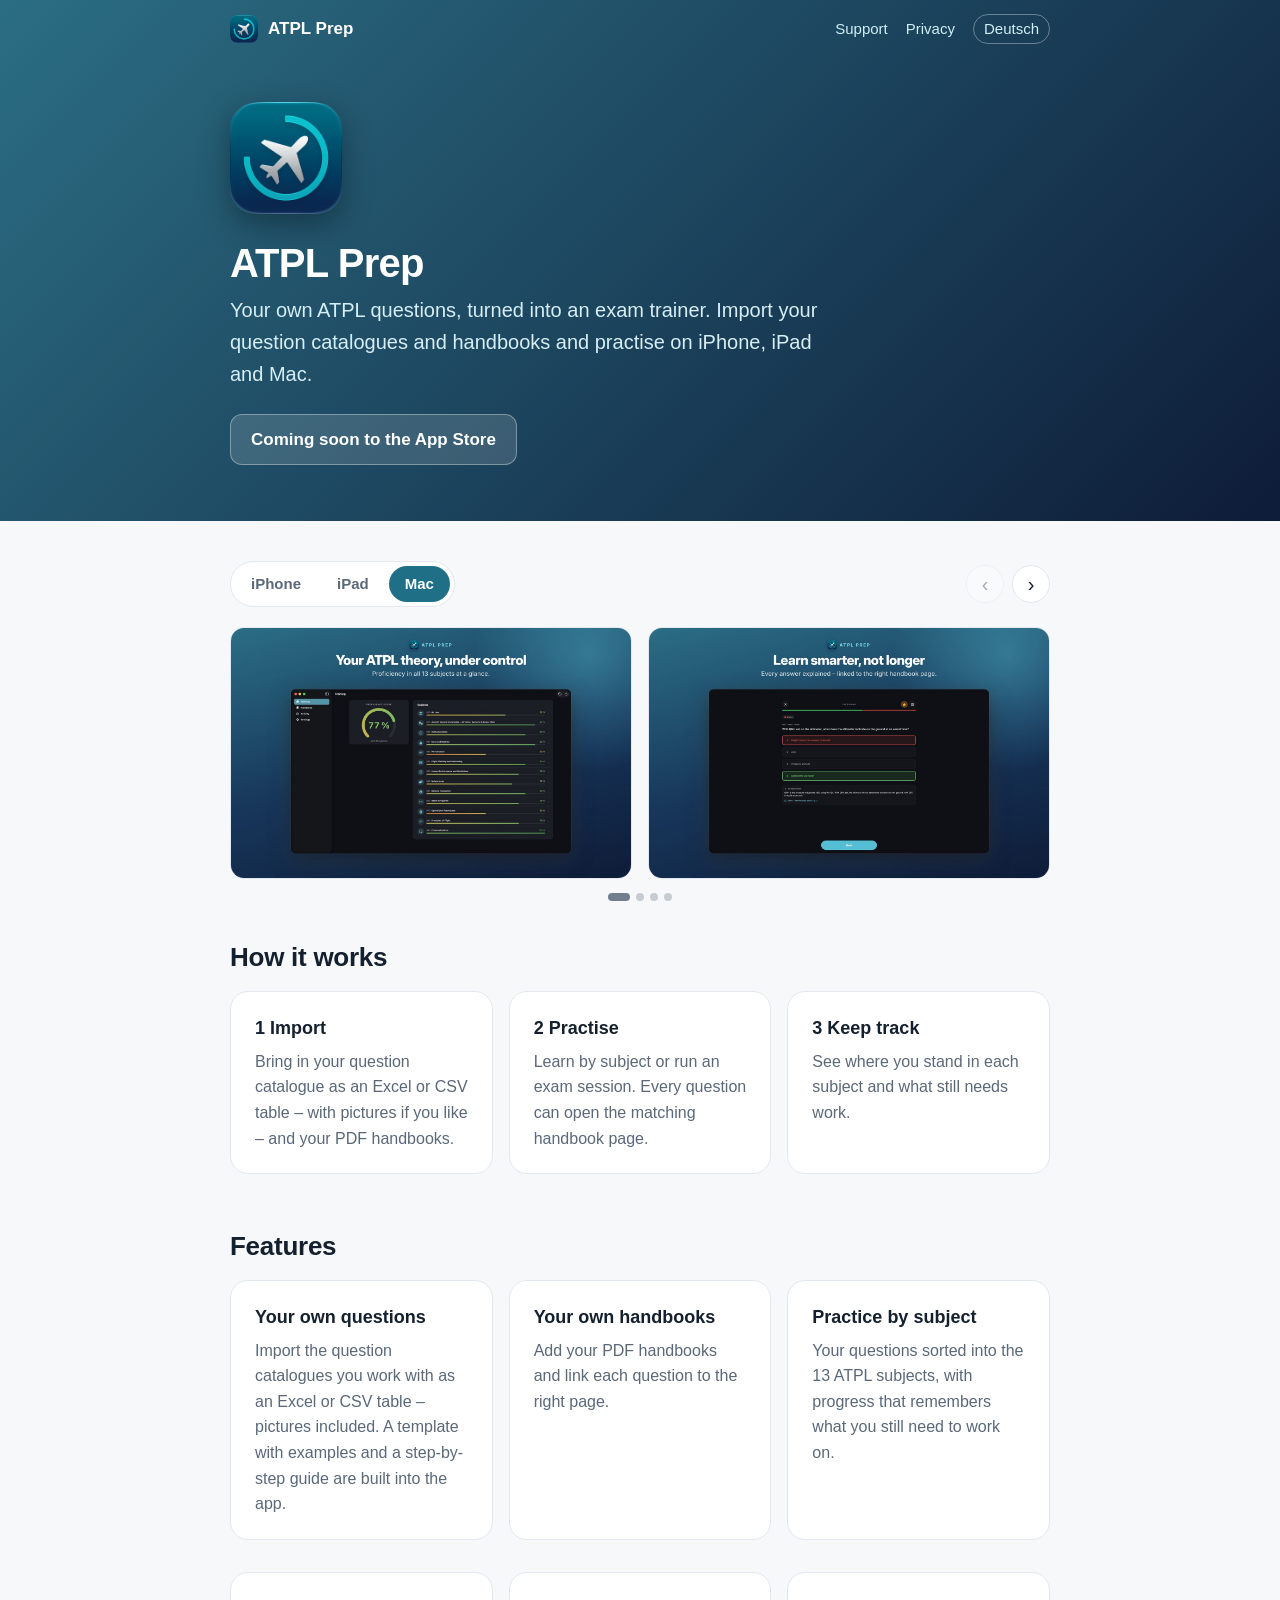
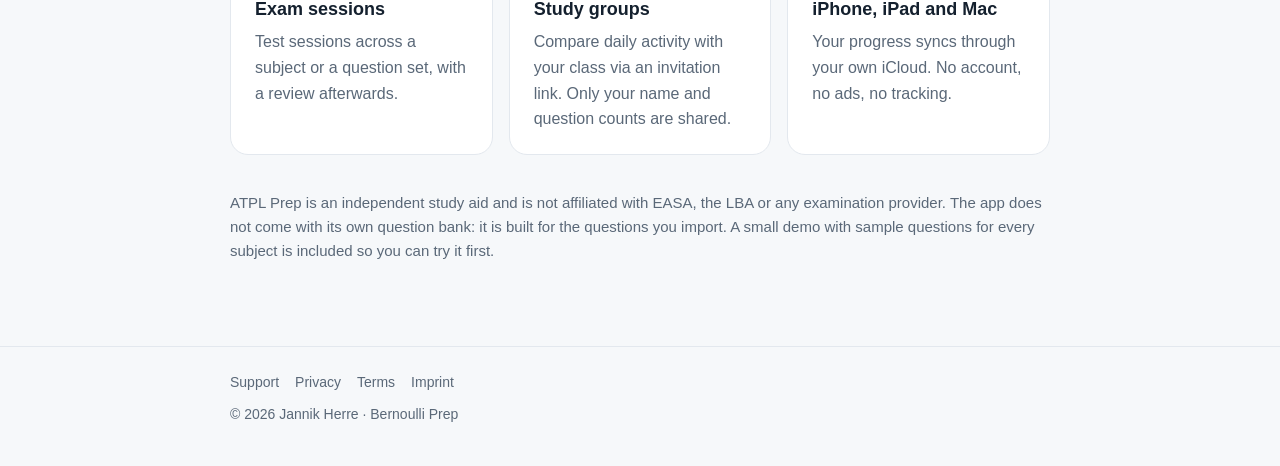
==== atpl-prep/index.html @ ccd20239 "Add files via upload" ====
<!doctype html>
<html lang="en">
<head>
<meta charset="utf-8">
<meta name="viewport" content="width=device-width, initial-scale=1">
<title>ATPL Prep – Exam Trainer</title>
<meta name="description" content="Exam trainer for your own ATPL questions on iPhone, iPad and Mac.">
<link rel="icon" type="image/png" href="../assets/atpl-prep-32.png">
<link rel="apple-touch-icon" href="../assets/icon-180.png">
<link rel="alternate" hreflang="de" href="de.html">
<link rel="stylesheet" href="../assets/style.css">
</head>
<body>
<header class="top"><div class="wrap"><nav><a class="brand" href="index.html"><img src="../assets/icon-180.png" alt="">ATPL Prep</a><a href="support.html">Support</a><a href="privacy.html">Privacy</a><a class="lang" href="de.html" hreflang="de">Deutsch</a></nav><section class="hero"><img class="icon" src="../assets/icon-512.png" alt=""><h1>ATPL Prep</h1><p>Your own ATPL questions, turned into an exam trainer. Import your question catalogues and handbooks and practise on iPhone, iPad and Mac.</p><span class="btn soon">Coming soon to the App Store</span></section></div></header>
<main><div class="wrap">
<div class="gallery"><div class="gbar"><div class="seg" role="tablist" aria-label="Screenshots"><button type="button" role="tab" data-d="iphone" aria-selected="true">iPhone</button><button type="button" role="tab" data-d="ipad" aria-selected="false">iPad</button><button type="button" role="tab" data-d="mac" aria-selected="false">Mac</button></div><div class="arrows"><button type="button" class="prev" aria-label="Previous">‹</button><button type="button" class="next" aria-label="Next">›</button></div></div><div class="shots" data-d="iphone"><img src="../assets/01-training.jpg" width="600" height="1304" alt="" loading="lazy"><img src="../assets/02-question.jpg" width="600" height="1304" alt="" loading="lazy"><img src="../assets/08-guide.jpg" width="600" height="1304" alt="" loading="lazy"><img src="../assets/06-handbook.jpg" width="600" height="1304" alt="" loading="lazy"><img src="../assets/04-ranking.jpg" width="600" height="1304" alt="" loading="lazy"></div><div class="shots" data-d="ipad" hidden><img src="../assets/ipad-01-training.jpg" width="1227" height="920" alt="" loading="lazy"><img src="../assets/ipad-02-question.jpg" width="1227" height="920" alt="" loading="lazy"><img src="../assets/ipad-03-activity.jpg" width="1227" height="920" alt="" loading="lazy"><img src="../assets/ipad-04-handbook.jpg" width="1227" height="920" alt="" loading="lazy"></div><div class="shots" data-d="mac" hidden><img src="../assets/mac-01-training.jpg" width="1472" height="920" alt="" loading="lazy"><img src="../assets/mac-02-question.jpg" width="1472" height="920" alt="" loading="lazy"><img src="../assets/mac-05-session.jpg" width="1472" height="920" alt="" loading="lazy"><img src="../assets/mac-03-activity.jpg" width="1472" height="920" alt="" loading="lazy"><img src="../assets/mac-04-handbook.jpg" width="1472" height="920" alt="" loading="lazy"></div></div><h2>How it works</h2><div class="grid"><div class="card"><h3>1  Import</h3><p>Bring in your question catalogue as an Excel or CSV table – with pictures if you like – and your PDF handbooks.</p></div><div class="card"><h3>2  Practise</h3><p>Learn by subject or run an exam session. Every question can open the matching handbook page.</p></div><div class="card"><h3>3  Keep track</h3><p>See where you stand in each subject and what still needs work.</p></div></div><h2>Features</h2><div class="grid"><div class="card"><h3>Your own questions</h3><p>Import the question catalogues you work with as an Excel or CSV table – pictures included. A template with examples and a step-by-step guide are built into the app.</p></div><div class="card"><h3>Your own handbooks</h3><p>Add your PDF handbooks and link each question to the right page.</p></div><div class="card"><h3>Practice by subject</h3><p>Your questions sorted into the 13 ATPL subjects, with progress that remembers what you still need to work on.</p></div><div class="card"><h3>Exam sessions</h3><p>Test sessions across a subject or a question set, with a review afterwards.</p></div><div class="card"><h3>Study groups</h3><p>Compare daily activity with your class via an invitation link. Only your name and question counts are shared.</p></div><div class="card"><h3>iPhone, iPad and Mac</h3><p>Your progress syncs through your own iCloud. No account, no ads, no tracking.</p></div></div><p style="color:var(--muted);font-size:15px;margin-top:20px">ATPL Prep is an independent study aid and is not affiliated with EASA, the LBA or any examination provider. The app does not come with its own question bank: it is built for the questions you import. A small demo with sample questions for every subject is included so you can try it first.</p>
</div></main>
<script>(function(){var g=document.querySelector('.gallery');if(!g)return;var prev=g.querySelector('.prev'),next=g.querySelector('.next'),dots=document.createElement('div');dots.className='dots';g.appendChild(dots);function cur(){return g.querySelector('.shots:not([hidden])')}function pos(s){var im=s.querySelectorAll('img'),f=im[0].offsetLeft,m=s.scrollWidth-s.clientWidth,r=[];for(var i=0;i<im.length;i++){var p=Math.min(im[i].offsetLeft-f,m);if(!r.length||p-r[r.length-1]>4)r.push(p)}return r}function at(s,p){var l=s.scrollLeft,a=0;p.forEach(function(x,i){if(Math.abs(x-l)<Math.abs(p[a]-l))a=i});return a}function upd(){var s=cur();if(!s)return;var p=pos(s),a=at(s,p),l=s.scrollLeft;Array.prototype.forEach.call(dots.children,function(b,i){b.setAttribute('aria-current',i===a)});if(prev){prev.disabled=l<4;next.disabled=l+s.clientWidth>=s.scrollWidth-4;prev.parentNode.style.visibility=p.length<2?'hidden':''}}function build(){var s=cur();if(!s)return;var p=pos(s);dots.innerHTML='';dots.style.visibility=p.length<2?'hidden':'';if(p.length>1)p.forEach(function(x,i){var b=document.createElement('button');b.type='button';b.setAttribute('aria-label',(i+1)+' / '+p.length);b.onclick=function(){s.scrollTo({left:x,behavior:'smooth'})};dots.appendChild(b)});upd()}function show(d){g.querySelectorAll('[role=tab]').forEach(function(b){b.setAttribute('aria-selected',b.dataset.d===d)});g.querySelectorAll('.shots').forEach(function(s){s.hidden=s.dataset.d!==d;if(!s.hidden)s.scrollLeft=0});build()}g.querySelectorAll('[role=tab]').forEach(function(b){b.onclick=function(){show(b.dataset.d)}});g.querySelectorAll('.shots').forEach(function(s){s.addEventListener('scroll',upd,{passive:true})});function step(dir){var s=cur(),p=pos(s),a=Math.max(0,Math.min(p.length-1,at(s,p)+dir));s.scrollTo({left:p[a],behavior:'smooth'})}if(prev){prev.onclick=function(){step(-1)};next.onclick=function(){step(1)}}window.addEventListener('resize',build);g.querySelectorAll('img').forEach(function(i){i.addEventListener('load',build)});window.addEventListener('load',build);var ua=navigator.userAgent,d='mac';if(/iPhone|iPod|Android.*Mobile/.test(ua))d='iphone';else if(/iPad|Android/.test(ua)||(/Macintosh/.test(ua)&&navigator.maxTouchPoints>1))d='ipad';show(d)})();</script>
<footer><div class="wrap"><div class="links"><a href="support.html">Support</a><a href="privacy.html">Privacy</a><a href="terms.html">Terms</a><a href="../imprint.html">Imprint</a></div><div style="margin-top:10px">© 2026 Jannik Herre · <a href="../index.html">Bernoulli Prep</a></div></div></footer>
</body>
</html>
---- assets/style.css ----
:root{--bg:#f6f8fa;--card:#fff;--text:#14202e;--muted:#5a6878;--line:#e3e8ee;--accent:#1F6F86;
--hero1:#2B6E84;--hero2:#0E1C38;--chip:#e8f4f7}
@media (prefers-color-scheme:dark){:root{--bg:#0b1422;--card:#111d2f;--text:#e7edf4;--muted:#9aa8b8;
--line:#22324a;--accent:#7FDCEB;--chip:#15293d}}
*{box-sizing:border-box}
h1,h2,h3,p{overflow-wrap:break-word;hyphens:auto;-webkit-hyphens:auto}
a[href^="mailto:"]{hyphens:none;-webkit-hyphens:none;white-space:nowrap}
html{-webkit-text-size-adjust:100%}
body{margin:0;background:var(--bg);color:var(--text);
font:17px/1.6 -apple-system,BlinkMacSystemFont,"SF Pro Text","Segoe UI",Roboto,Helvetica,Arial,sans-serif}
a{color:var(--accent);text-decoration:none}a:hover{text-decoration:underline}
.wrap{max-width:860px;margin:0 auto;padding:0 20px}
header.top{background:linear-gradient(135deg,var(--hero1),var(--hero2));color:#fff}
header.top nav{display:flex;align-items:center;gap:18px;padding:14px 0;flex-wrap:wrap}
header.top nav a{color:#cfeef5;font-size:15px}
header.top nav .brand{color:#fff;font-weight:700;font-size:17px;margin-right:auto;display:flex;align-items:center;gap:10px}
header.top nav .brand img{width:28px;height:28px;border-radius:7px}
.lang{border:1px solid rgba(255,255,255,.35);border-radius:999px;padding:2px 10px}
.hero{padding:44px 0 56px}
.hero .icon{width:112px;height:112px;border-radius:25px;box-shadow:0 10px 30px rgba(0,0,0,.35)}
.hero h1{font-size:40px;line-height:1.15;margin:18px 0 8px;letter-spacing:-.02em}
.hero p{font-size:20px;color:#d6eef4;margin:0;max-width:620px}
.btn{display:inline-block;margin-top:24px;background:#fff;color:#0E1C38;font-weight:600;padding:11px 20px;border-radius:12px}
.btn:hover{text-decoration:none;opacity:.9}
.btn.soon{background:rgba(255,255,255,.14);color:#fff;border:1px solid rgba(255,255,255,.35)}
main{padding:40px 0 20px}
h2{font-size:26px;letter-spacing:-.01em;margin:36px 0 12px}
.page h1{font-size:34px;letter-spacing:-.02em;margin:0 0 6px}
.page .sub{color:var(--muted);margin:0 0 28px}
.page h3{font-size:19px;margin:30px 0 6px}
.page p{margin:0 0 12px}
.card{background:var(--card);border:1px solid var(--line);border-radius:18px;padding:22px 24px;margin:0 0 16px}
.grid{display:grid;grid-template-columns:repeat(auto-fit,minmax(230px,1fr));gap:16px}
.grid .card h3{margin:0 0 6px;font-size:18px}.grid .card p{margin:0;color:var(--muted);font-size:16px}
.gallery{margin:0 0 8px}
.gbar{display:flex;align-items:center;justify-content:space-between;gap:12px;margin-bottom:14px}
.seg{display:inline-flex;gap:4px;padding:4px;background:var(--card);border:1px solid var(--line);border-radius:999px}
.seg button{font:inherit;font-size:15px;font-weight:600;color:var(--muted);background:none;border:0;border-radius:999px;padding:6px 16px;cursor:pointer}
.seg button[aria-selected="true"]{background:var(--accent);color:var(--card)}
.arrows{display:flex;gap:8px}
.arrows button{width:38px;height:38px;border-radius:50%;border:1px solid var(--line);background:var(--card);color:var(--text);font-size:20px;line-height:1;cursor:pointer;display:flex;align-items:center;justify-content:center}
.arrows button:disabled{opacity:.35;cursor:default}
@media (hover:none){.arrows{display:none}}
main{overflow-x:clip}
.shots{position:relative;display:flex;gap:12px;overflow-x:auto;scroll-snap-type:x mandatory;scrollbar-width:none;
margin:0 calc(50% - 50vw);padding:6px max(20px,calc(50vw - 410px)) 14px;scroll-padding-inline:max(20px,calc(50vw - 410px))}
.shots::-webkit-scrollbar{display:none}
.shots[hidden]{display:none}
/* Schmal: iPad/Mac füllen die Breite (das nächste Bild lugt hervor), iPhone etwa anderthalb Bilder */
.shots img{flex:none;height:auto;width:min(calc(100vw - 56px),640px);border-radius:14px;border:1px solid var(--line);scroll-snap-align:start}
.shots[data-d="iphone"] img{width:min(56vw,250px);border-radius:18px}
/* Breit: nur ganze Bilder in der Textspalte – fünf iPhone-Bilder, je zwei iPad- oder Mac-Bilder */
@media (min-width:900px){.shots{gap:16px;margin:0;padding:6px 0 14px;scroll-padding-inline:0}
.shots img{width:calc((100% - 16px) / 2)}
.shots[data-d="iphone"] img{width:calc((100% - 64px) / 5)}}
.dots{display:flex;justify-content:center;gap:6px;height:8px}
.dots button{width:8px;height:8px;padding:0;border:0;border-radius:4px;background:var(--muted);opacity:.3;cursor:pointer;transition:width .25s,opacity .25s}
.dots button[aria-current="true"]{width:22px;opacity:.85}
.app-row{display:flex;gap:18px;align-items:center}
.app-row img{width:72px;height:72px;border-radius:16px}
.app-row h3{margin:0}.app-row p{margin:2px 0 0;color:var(--muted)}
.chip{display:inline-block;background:var(--chip);color:var(--accent);border-radius:999px;padding:2px 10px;font-size:14px;font-weight:600}
details{border-top:1px solid var(--line);padding:12px 0}details:first-of-type{border-top:0}
summary{cursor:pointer;font-weight:600}details p{margin:8px 0 0;color:var(--muted)}
footer{border-top:1px solid var(--line);margin-top:48px;padding:24px 0 40px;color:var(--muted);font-size:14px}
footer .links{display:flex;flex-wrap:wrap;gap:6px 16px}footer a{color:var(--muted)}
.card>h3:first-child{margin-top:0}
@media (max-width:560px){.page h1{font-size:26px}.hero{padding:24px 0 36px}.hero .icon{width:84px;height:84px;border-radius:19px}.hero h1{font-size:32px;margin-top:14px}main{padding-top:28px}.hero p{font-size:18px}body{font-size:16px}
header.top nav{gap:12px}header.top nav a{font-size:14px}header.top nav .brand{font-size:15px;gap:8px}header.top nav .brand img{width:24px;height:24px}.lang{padding:1px 8px}}
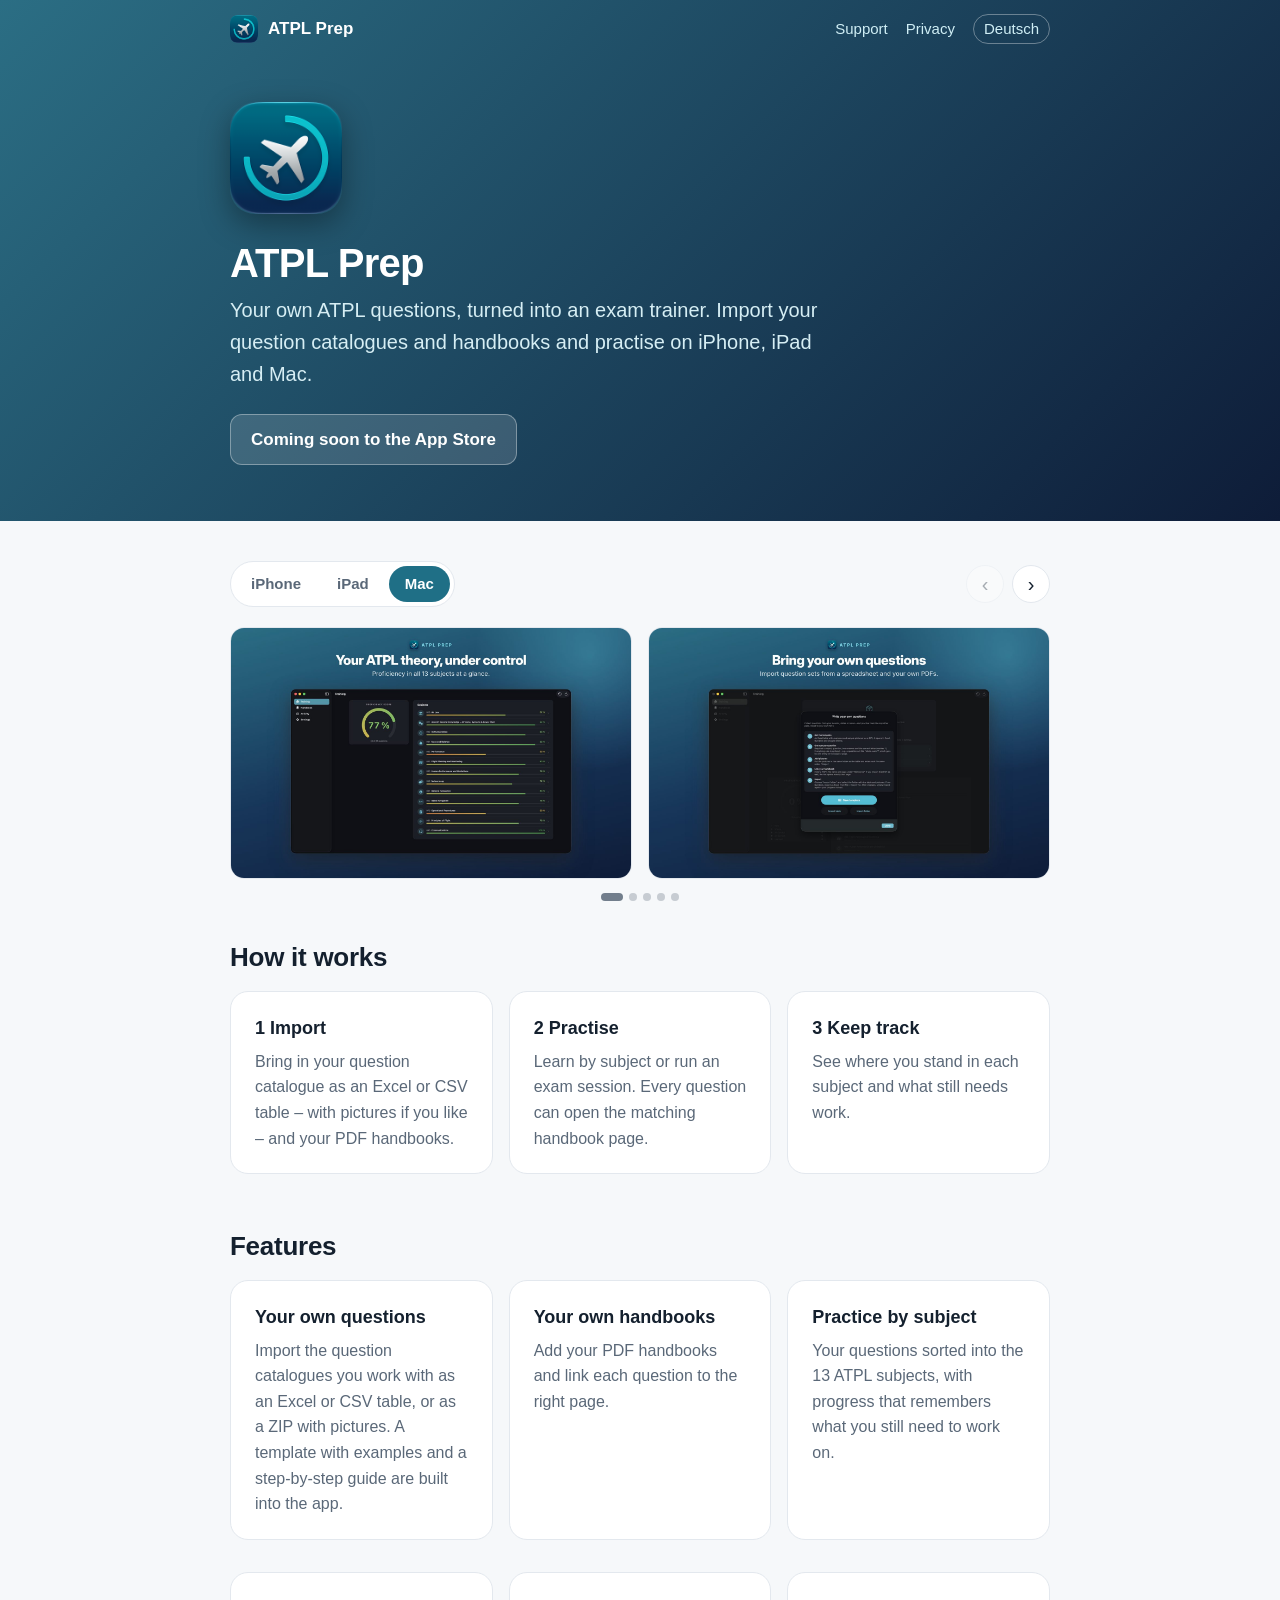
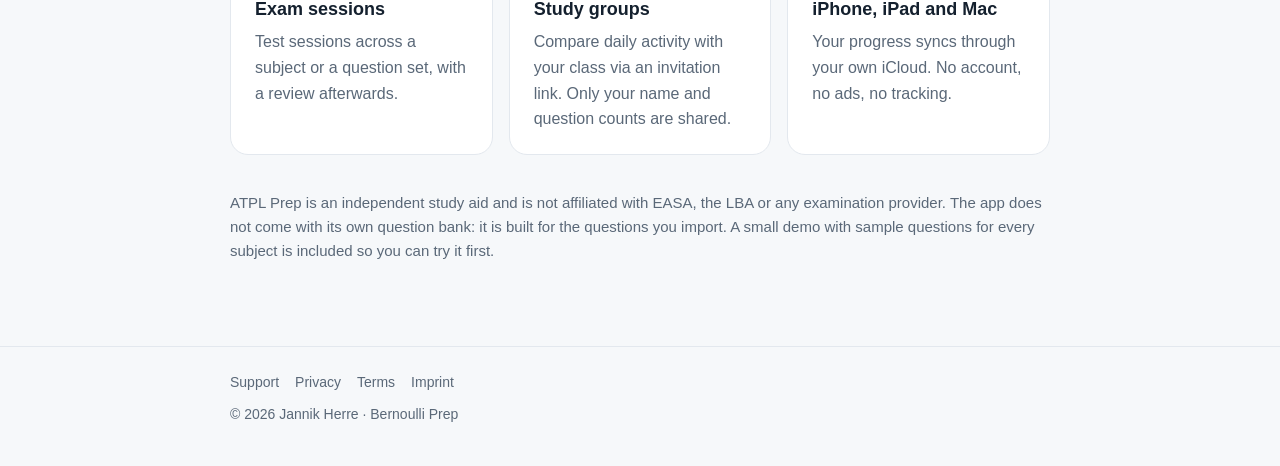
==== commit 5cfa170a: "Add files via upload" ====
--- a/atpl-prep/index.html
+++ b/atpl-prep/index.html
@@ -13,9 +13,8 @@
 <body>
 <header class="top"><div class="wrap"><nav><a class="brand" href="index.html"><img src="../assets/icon-180.png" alt="">ATPL Prep</a><a href="support.html">Support</a><a href="privacy.html">Privacy</a><a class="lang" href="de.html" hreflang="de">Deutsch</a></nav><section class="hero"><img class="icon" src="../assets/icon-512.png" alt=""><h1>ATPL Prep</h1><p>Your own ATPL questions, turned into an exam trainer. Import your question catalogues and handbooks and practise on iPhone, iPad and Mac.</p><span class="btn soon">Coming soon to the App Store</span></section></div></header>
 <main><div class="wrap">
-<div class="gallery"><div class="gbar"><div class="seg" role="tablist" aria-label="Screenshots"><button type="button" role="tab" data-d="iphone" aria-selected="true">iPhone</button><button type="button" role="tab" data-d="ipad" aria-selected="false">iPad</button><button type="button" role="tab" data-d="mac" aria-selected="false">Mac</button></div><div class="arrows"><button type="button" class="prev" aria-label="Previous">‹</button><button type="button" class="next" aria-label="Next">›</button></div></div><div class="shots" data-d="iphone"><img src="../assets/01-training.jpg" width="600" height="1304" alt="" loading="lazy"><img src="../assets/02-question.jpg" width="600" height="1304" alt="" loading="lazy"><img src="../assets/08-guide.jpg" width="600" height="1304" alt="" loading="lazy"><img src="../assets/06-handbook.jpg" width="600" height="1304" alt="" loading="lazy"><img src="../assets/04-ranking.jpg" width="600" height="1304" alt="" loading="lazy"></div><div class="shots" data-d="ipad" hidden><img src="../assets/ipad-01-training.jpg" width="1227" height="920" alt="" loading="lazy"><img src="../assets/ipad-02-question.jpg" width="1227" height="920" alt="" loading="lazy"><img src="../assets/ipad-03-activity.jpg" width="1227" height="920" alt="" loading="lazy"><img src="../assets/ipad-04-handbook.jpg" width="1227" height="920" alt="" loading="lazy"></div><div class="shots" data-d="mac" hidden><img src="../assets/mac-01-training.jpg" width="1472" height="920" alt="" loading="lazy"><img src="../assets/mac-02-question.jpg" width="1472" height="920" alt="" loading="lazy"><img src="../assets/mac-05-session.jpg" width="1472" height="920" alt="" loading="lazy"><img src="../assets/mac-03-activity.jpg" width="1472" height="920" alt="" loading="lazy"><img src="../assets/mac-04-handbook.jpg" width="1472" height="920" alt="" loading="lazy"></div></div><h2>How it works</h2><div class="grid"><div class="card"><h3>1  Import</h3><p>Bring in your question catalogue as an Excel or CSV table – with pictures if you like – and your PDF handbooks.</p></div><div class="card"><h3>2  Practise</h3><p>Learn by subject or run an exam session. Every question can open the matching handbook page.</p></div><div class="card"><h3>3  Keep track</h3><p>See where you stand in each subject and what still needs work.</p></div></div><h2>Features</h2><div class="grid"><div class="card"><h3>Your own questions</h3><p>Import the question catalogues you work with as an Excel or CSV table – pictures included. A template with examples and a step-by-step guide are built into the app.</p></div><div class="card"><h3>Your own handbooks</h3><p>Add your PDF handbooks and link each question to the right page.</p></div><div class="card"><h3>Practice by subject</h3><p>Your questions sorted into the 13 ATPL subjects, with progress that remembers what you still need to work on.</p></div><div class="card"><h3>Exam sessions</h3><p>Test sessions across a subject or a question set, with a review afterwards.</p></div><div class="card"><h3>Study groups</h3><p>Compare daily activity with your class via an invitation link. Only your name and question counts are shared.</p></div><div class="card"><h3>iPhone, iPad and Mac</h3><p>Your progress syncs through your own iCloud. No account, no ads, no tracking.</p></div></div><p style="color:var(--muted);font-size:15px;margin-top:20px">ATPL Prep is an independent study aid and is not affiliated with EASA, the LBA or any examination provider. The app does not come with its own question bank: it is built for the questions you import. A small demo with sample questions for every subject is included so you can try it first.</p>
+<div class="gallery"><div class="gbar"><div class="seg" role="tablist" aria-label="Screenshots"><button type="button" role="tab" data-d="iphone" aria-selected="true">iPhone</button><button type="button" role="tab" data-d="ipad" aria-selected="false">iPad</button><button type="button" role="tab" data-d="mac" aria-selected="false">Mac</button></div><div class="arrows"><button type="button" class="prev" aria-label="Previous">‹</button><button type="button" class="next" aria-label="Next">›</button></div></div><div class="shots" data-d="iphone"><img src="../assets/01-training.jpg" width="600" height="1304" alt="" loading="lazy"><img src="../assets/02-guide.jpg" width="600" height="1304" alt="" loading="lazy"><img src="../assets/03-question.jpg" width="600" height="1304" alt="" loading="lazy"><img src="../assets/07-handbook.jpg" width="600" height="1304" alt="" loading="lazy"><img src="../assets/05-ranking.jpg" width="600" height="1304" alt="" loading="lazy"></div><div class="shots" data-d="ipad" hidden><img src="../assets/ipad-01-training.jpg" width="1227" height="920" alt="" loading="lazy"><img src="../assets/ipad-02-guide.jpg" width="1227" height="920" alt="" loading="lazy"><img src="../assets/ipad-03-question.jpg" width="1227" height="920" alt="" loading="lazy"><img src="../assets/ipad-04-activity.jpg" width="1227" height="920" alt="" loading="lazy"><img src="../assets/ipad-05-handbook.jpg" width="1227" height="920" alt="" loading="lazy"></div><div class="shots" data-d="mac" hidden><img src="../assets/mac-01-training.jpg" width="1472" height="920" alt="" loading="lazy"><img src="../assets/mac-02-guide.jpg" width="1472" height="920" alt="" loading="lazy"><img src="../assets/mac-03-question.jpg" width="1472" height="920" alt="" loading="lazy"><img src="../assets/mac-06-session.jpg" width="1472" height="920" alt="" loading="lazy"><img src="../assets/mac-04-activity.jpg" width="1472" height="920" alt="" loading="lazy"><img src="../assets/mac-05-handbook.jpg" width="1472" height="920" alt="" loading="lazy"></div></div><script>(function(){var g=document.querySelector('.gallery');if(!g)return;var prev=g.querySelector('.prev'),next=g.querySelector('.next'),dots=document.createElement('div');dots.className='dots';g.appendChild(dots);function cur(){return g.querySelector('.shots:not([hidden])')}function pos(s){var im=s.querySelectorAll('img'),f=im[0].offsetLeft,m=s.scrollWidth-s.clientWidth,r=[];for(var i=0;i<im.length;i++){var p=Math.min(im[i].offsetLeft-f,m);if(!r.length||p-r[r.length-1]>4)r.push(p)}return r}function at(s,p){var l=s.scrollLeft,a=0;p.forEach(function(x,i){if(Math.abs(x-l)<Math.abs(p[a]-l))a=i});return a}function upd(){var s=cur();if(!s)return;var p=pos(s),a=at(s,p),l=s.scrollLeft;Array.prototype.forEach.call(dots.children,function(b,i){b.setAttribute('aria-current',i===a)});if(prev){prev.disabled=l<4;next.disabled=l+s.clientWidth>=s.scrollWidth-4;prev.parentNode.style.visibility=p.length<2?'hidden':''}}function build(){var s=cur();if(!s)return;var p=pos(s);dots.innerHTML='';dots.style.visibility=p.length<2?'hidden':'';if(p.length>1)p.forEach(function(x,i){var b=document.createElement('button');b.type='button';b.setAttribute('aria-label',(i+1)+' / '+p.length);b.onclick=function(){s.scrollTo({left:x,behavior:'smooth'})};dots.appendChild(b)});upd()}function show(d){g.querySelectorAll('[role=tab]').forEach(function(b){b.setAttribute('aria-selected',b.dataset.d===d)});g.querySelectorAll('.shots').forEach(function(s){s.hidden=s.dataset.d!==d;if(!s.hidden)s.scrollLeft=0});build()}g.querySelectorAll('[role=tab]').forEach(function(b){b.onclick=function(){show(b.dataset.d)}});g.querySelectorAll('.shots').forEach(function(s){s.addEventListener('scroll',upd,{passive:true})});function step(dir){var s=cur(),p=pos(s),a=Math.max(0,Math.min(p.length-1,at(s,p)+dir));s.scrollTo({left:p[a],behavior:'smooth'})}if(prev){prev.onclick=function(){step(-1)};next.onclick=function(){step(1)}}window.addEventListener('resize',build);g.querySelectorAll('img').forEach(function(i){i.addEventListener('load',build)});window.addEventListener('load',build);var de=document.documentElement.lang=='de',lb=document.createElement('div');lb.className='lb';lb.hidden=true;lb.setAttribute('role','dialog');lb.setAttribute('aria-modal','true');lb.innerHTML='<div class=lb-track></div><button type=button class=lb-x aria-label='+(de?'Schließen':'Close')+'>×</button><button type=button class=lb-p aria-label='+(de?'Zurück':'Previous')+'>‹</button><button type=button class=lb-f aria-label='+(de?'Weiter':'Next')+'>›</button><div class=lb-c></div>';document.body.appendChild(lb);var tr=lb.querySelector('.lb-track'),lc=lb.querySelector('.lb-c'),lp=lb.querySelector('.lb-p'),lf=lb.querySelector('.lb-f');function li(){return Math.round(tr.scrollLeft/tr.clientWidth)}function lu(){var n=tr.children.length,i=li();lc.textContent=(i+1)+' / '+n;lp.disabled=i<1;lf.disabled=i>=n-1}function lopen(s,k){tr.innerHTML='';s.querySelectorAll('img').forEach(function(im){var d=document.createElement('div'),c=document.createElement('img');c.src=im.currentSrc||im.src;c.alt='';d.appendChild(c);tr.appendChild(d)});lb.hidden=false;document.documentElement.style.overflow='hidden';tr.scrollLeft=k*tr.clientWidth;lu();lb.querySelector('.lb-x').focus()}function lclose(){lb.hidden=true;document.documentElement.style.overflow=''}function lgo(d){tr.scrollTo({left:(li()+d)*tr.clientWidth,behavior:'smooth'})}tr.addEventListener('scroll',lu,{passive:true});lb.querySelector('.lb-x').onclick=lclose;lp.onclick=function(){lgo(-1)};lf.onclick=function(){lgo(1)};tr.addEventListener('click',function(e){if(e.target.tagName!=='IMG')lclose()});document.addEventListener('keydown',function(e){if(lb.hidden)return;if(e.key==='Escape')lclose();else if(e.key==='ArrowLeft')lgo(-1);else if(e.key==='ArrowRight')lgo(1)});g.querySelectorAll('.shots').forEach(function(s){s.querySelectorAll('img').forEach(function(im,k){im.addEventListener('click',function(){lopen(s,k)})})});var ua=navigator.userAgent,d='mac';if(/iPhone|iPod|Android.*Mobile/.test(ua))d='iphone';else if(/iPad|Android/.test(ua)||(/Macintosh/.test(ua)&&navigator.maxTouchPoints>1))d='ipad';show(d)})();</script><h2>How it works</h2><div class="grid"><div class="card"><h3>1  Import</h3><p>Bring in your question catalogue as an Excel or CSV table – with pictures if you like – and your PDF handbooks.</p></div><div class="card"><h3>2  Practise</h3><p>Learn by subject or run an exam session. Every question can open the matching handbook page.</p></div><div class="card"><h3>3  Keep track</h3><p>See where you stand in each subject and what still needs work.</p></div></div><h2>Features</h2><div class="grid"><div class="card"><h3>Your own questions</h3><p>Import the question catalogues you work with as an Excel or CSV table, or as a ZIP with pictures. A template with examples and a step-by-step guide are built into the app.</p></div><div class="card"><h3>Your own handbooks</h3><p>Add your PDF handbooks and link each question to the right page.</p></div><div class="card"><h3>Practice by subject</h3><p>Your questions sorted into the 13 ATPL subjects, with progress that remembers what you still need to work on.</p></div><div class="card"><h3>Exam sessions</h3><p>Test sessions across a subject or a question set, with a review afterwards.</p></div><div class="card"><h3>Study groups</h3><p>Compare daily activity with your class via an invitation link. Only your name and question counts are shared.</p></div><div class="card"><h3>iPhone, iPad and Mac</h3><p>Your progress syncs through your own iCloud. No account, no ads, no tracking.</p></div></div><p style="color:var(--muted);font-size:15px;margin-top:20px">ATPL Prep is an independent study aid and is not affiliated with EASA, the LBA or any examination provider. The app does not come with its own question bank: it is built for the questions you import. A small demo with sample questions for every subject is included so you can try it first.</p>
 </div></main>
-<script>(function(){var g=document.querySelector('.gallery');if(!g)return;var prev=g.querySelector('.prev'),next=g.querySelector('.next'),dots=document.createElement('div');dots.className='dots';g.appendChild(dots);function cur(){return g.querySelector('.shots:not([hidden])')}function pos(s){var im=s.querySelectorAll('img'),f=im[0].offsetLeft,m=s.scrollWidth-s.clientWidth,r=[];for(var i=0;i<im.length;i++){var p=Math.min(im[i].offsetLeft-f,m);if(!r.length||p-r[r.length-1]>4)r.push(p)}return r}function at(s,p){var l=s.scrollLeft,a=0;p.forEach(function(x,i){if(Math.abs(x-l)<Math.abs(p[a]-l))a=i});return a}function upd(){var s=cur();if(!s)return;var p=pos(s),a=at(s,p),l=s.scrollLeft;Array.prototype.forEach.call(dots.children,function(b,i){b.setAttribute('aria-current',i===a)});if(prev){prev.disabled=l<4;next.disabled=l+s.clientWidth>=s.scrollWidth-4;prev.parentNode.style.visibility=p.length<2?'hidden':''}}function build(){var s=cur();if(!s)return;var p=pos(s);dots.innerHTML='';dots.style.visibility=p.length<2?'hidden':'';if(p.length>1)p.forEach(function(x,i){var b=document.createElement('button');b.type='button';b.setAttribute('aria-label',(i+1)+' / '+p.length);b.onclick=function(){s.scrollTo({left:x,behavior:'smooth'})};dots.appendChild(b)});upd()}function show(d){g.querySelectorAll('[role=tab]').forEach(function(b){b.setAttribute('aria-selected',b.dataset.d===d)});g.querySelectorAll('.shots').forEach(function(s){s.hidden=s.dataset.d!==d;if(!s.hidden)s.scrollLeft=0});build()}g.querySelectorAll('[role=tab]').forEach(function(b){b.onclick=function(){show(b.dataset.d)}});g.querySelectorAll('.shots').forEach(function(s){s.addEventListener('scroll',upd,{passive:true})});function step(dir){var s=cur(),p=pos(s),a=Math.max(0,Math.min(p.length-1,at(s,p)+dir));s.scrollTo({left:p[a],behavior:'smooth'})}if(prev){prev.onclick=function(){step(-1)};next.onclick=function(){step(1)}}window.addEventListener('resize',build);g.querySelectorAll('img').forEach(function(i){i.addEventListener('load',build)});window.addEventListener('load',build);var ua=navigator.userAgent,d='mac';if(/iPhone|iPod|Android.*Mobile/.test(ua))d='iphone';else if(/iPad|Android/.test(ua)||(/Macintosh/.test(ua)&&navigator.maxTouchPoints>1))d='ipad';show(d)})();</script>
 <footer><div class="wrap"><div class="links"><a href="support.html">Support</a><a href="privacy.html">Privacy</a><a href="terms.html">Terms</a><a href="../imprint.html">Imprint</a></div><div style="margin-top:10px">© 2026 Jannik Herre · <a href="../index.html">Bernoulli Prep</a></div></div></footer>
 </body>
 </html>
--- a/assets/style.css
+++ b/assets/style.css
@@ -56,6 +56,20 @@
 .dots{display:flex;justify-content:center;gap:6px;height:8px}
 .dots button{width:8px;height:8px;padding:0;border:0;border-radius:4px;background:var(--muted);opacity:.3;cursor:pointer;transition:width .25s,opacity .25s}
 .dots button[aria-current="true"]{width:22px;opacity:.85}
+/* Vollbild beim Antippen eines Bildes, darin wischen; Esc, × oder Tippen daneben schließt */
+.shots img{cursor:zoom-in}
+.lb{position:fixed;inset:0;z-index:100;background:rgba(8,12,20,.94);-webkit-backdrop-filter:blur(10px);backdrop-filter:blur(10px)}
+.lb[hidden]{display:none}
+.lb-track{display:flex;height:100%;overflow-x:auto;scroll-snap-type:x mandatory;scrollbar-width:none;overscroll-behavior:contain}
+.lb-track::-webkit-scrollbar{display:none}
+.lb-track div{flex:0 0 100%;height:100%;display:flex;align-items:center;justify-content:center;padding:64px 16px 48px;scroll-snap-align:center}
+.lb-track img{max-width:100%;max-height:100%;border-radius:14px}
+.lb-x,.lb-p,.lb-f{position:absolute;width:42px;height:42px;border-radius:50%;border:0;background:rgba(255,255,255,.16);color:#fff;font-size:24px;line-height:1;cursor:pointer;display:flex;align-items:center;justify-content:center}
+.lb-x{top:max(14px,env(safe-area-inset-top));right:14px}
+.lb-p,.lb-f{top:50%;transform:translateY(-50%)}.lb-p{left:18px}.lb-f{right:18px}
+.lb-p:disabled,.lb-f:disabled{opacity:0;pointer-events:none}
+@media (hover:none){.lb-p,.lb-f{display:none}}
+.lb-c{position:absolute;left:0;right:0;bottom:max(14px,env(safe-area-inset-bottom));text-align:center;color:rgba(255,255,255,.7);font-size:14px}
 .app-row{display:flex;gap:18px;align-items:center}
 .app-row img{width:72px;height:72px;border-radius:16px}
 .app-row h3{margin:0}.app-row p{margin:2px 0 0;color:var(--muted)}
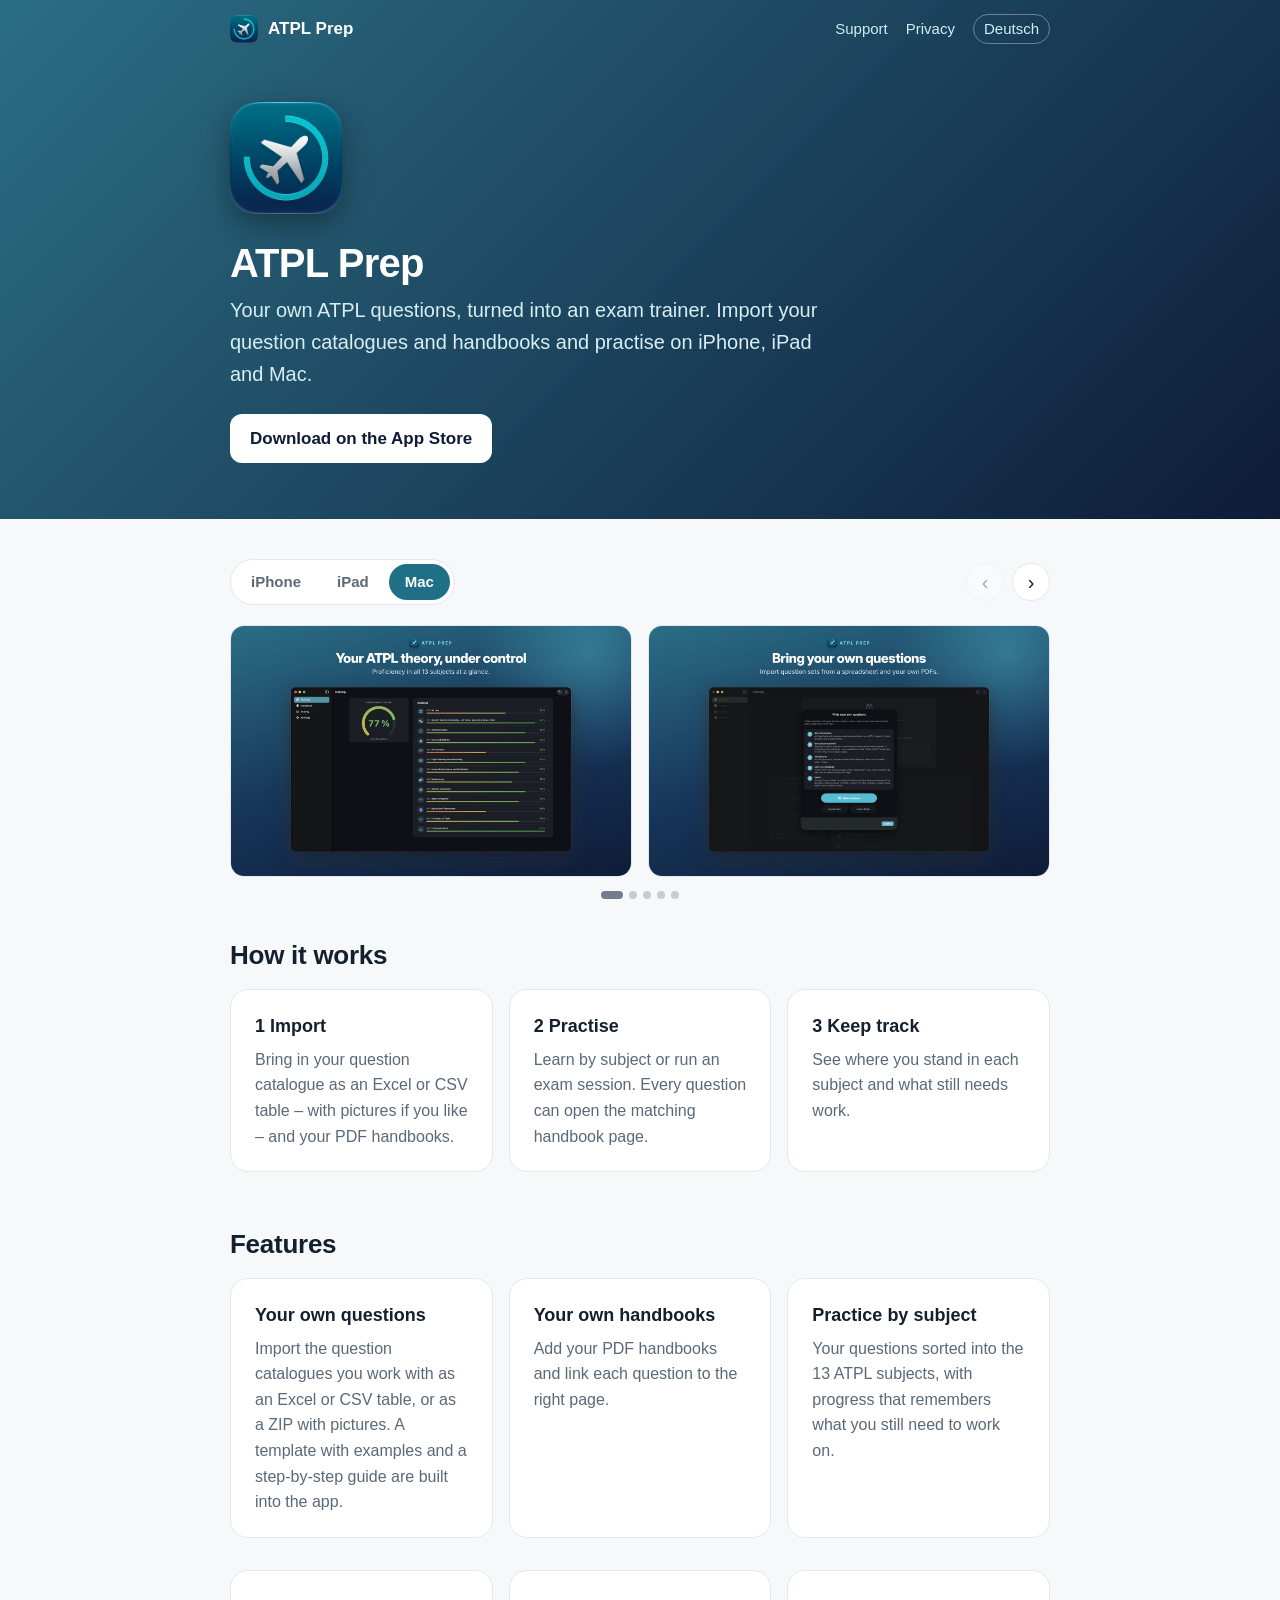
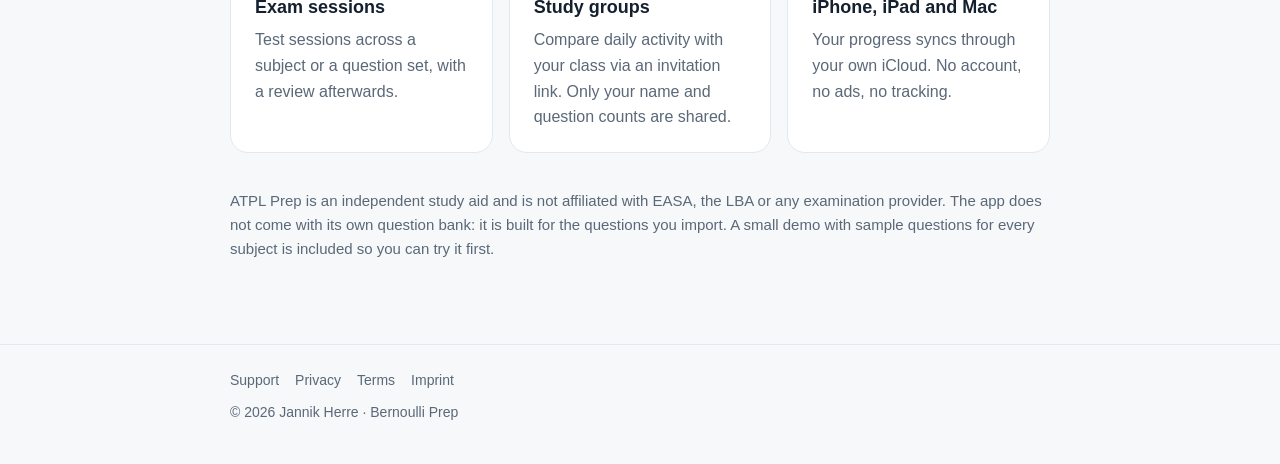
==== commit b8ada679: "App-Seite: Knopf zum App Store statt „Bald im App Store“" ====
--- a/atpl-prep/index.html
+++ b/atpl-prep/index.html
@@ -11,7 +11,7 @@
 <link rel="stylesheet" href="../assets/style.css">
 </head>
 <body>
-<header class="top"><div class="wrap"><nav><a class="brand" href="index.html"><img src="../assets/icon-180.png" alt="">ATPL Prep</a><a href="support.html">Support</a><a href="privacy.html">Privacy</a><a class="lang" href="de.html" hreflang="de">Deutsch</a></nav><section class="hero"><img class="icon" src="../assets/icon-512.png" alt=""><h1>ATPL Prep</h1><p>Your own ATPL questions, turned into an exam trainer. Import your question catalogues and handbooks and practise on iPhone, iPad and Mac.</p><span class="btn soon">Coming soon to the App Store</span></section></div></header>
+<header class="top"><div class="wrap"><nav><a class="brand" href="index.html"><img src="../assets/icon-180.png" alt="">ATPL Prep</a><a href="support.html">Support</a><a href="privacy.html">Privacy</a><a class="lang" href="de.html" hreflang="de">Deutsch</a></nav><section class="hero"><img class="icon" src="../assets/icon-512.png" alt=""><h1>ATPL Prep</h1><p>Your own ATPL questions, turned into an exam trainer. Import your question catalogues and handbooks and practise on iPhone, iPad and Mac.</p><a class="btn" href="https://apps.apple.com/app/atpl-prep/id6823700817">Download on the App Store</a></section></div></header>
 <main><div class="wrap">
 <div class="gallery"><div class="gbar"><div class="seg" role="tablist" aria-label="Screenshots"><button type="button" role="tab" data-d="iphone" aria-selected="true">iPhone</button><button type="button" role="tab" data-d="ipad" aria-selected="false">iPad</button><button type="button" role="tab" data-d="mac" aria-selected="false">Mac</button></div><div class="arrows"><button type="button" class="prev" aria-label="Previous">‹</button><button type="button" class="next" aria-label="Next">›</button></div></div><div class="shots" data-d="iphone"><img src="../assets/01-training.jpg" width="600" height="1304" alt="" loading="lazy"><img src="../assets/02-guide.jpg" width="600" height="1304" alt="" loading="lazy"><img src="../assets/03-question.jpg" width="600" height="1304" alt="" loading="lazy"><img src="../assets/07-handbook.jpg" width="600" height="1304" alt="" loading="lazy"><img src="../assets/05-ranking.jpg" width="600" height="1304" alt="" loading="lazy"></div><div class="shots" data-d="ipad" hidden><img src="../assets/ipad-01-training.jpg" width="1227" height="920" alt="" loading="lazy"><img src="../assets/ipad-02-guide.jpg" width="1227" height="920" alt="" loading="lazy"><img src="../assets/ipad-03-question.jpg" width="1227" height="920" alt="" loading="lazy"><img src="../assets/ipad-04-activity.jpg" width="1227" height="920" alt="" loading="lazy"><img src="../assets/ipad-05-handbook.jpg" width="1227" height="920" alt="" loading="lazy"></div><div class="shots" data-d="mac" hidden><img src="../assets/mac-01-training.jpg" width="1472" height="920" alt="" loading="lazy"><img src="../assets/mac-02-guide.jpg" width="1472" height="920" alt="" loading="lazy"><img src="../assets/mac-03-question.jpg" width="1472" height="920" alt="" loading="lazy"><img src="../assets/mac-06-session.jpg" width="1472" height="920" alt="" loading="lazy"><img src="../assets/mac-04-activity.jpg" width="1472" height="920" alt="" loading="lazy"><img src="../assets/mac-05-handbook.jpg" width="1472" height="920" alt="" loading="lazy"></div></div><script>(function(){var g=document.querySelector('.gallery');if(!g)return;var prev=g.querySelector('.prev'),next=g.querySelector('.next'),dots=document.createElement('div');dots.className='dots';g.appendChild(dots);function cur(){return g.querySelector('.shots:not([hidden])')}function pos(s){var im=s.querySelectorAll('img'),f=im[0].offsetLeft,m=s.scrollWidth-s.clientWidth,r=[];for(var i=0;i<im.length;i++){var p=Math.min(im[i].offsetLeft-f,m);if(!r.length||p-r[r.length-1]>4)r.push(p)}return r}function at(s,p){var l=s.scrollLeft,a=0;p.forEach(function(x,i){if(Math.abs(x-l)<Math.abs(p[a]-l))a=i});return a}function upd(){var s=cur();if(!s)return;var p=pos(s),a=at(s,p),l=s.scrollLeft;Array.prototype.forEach.call(dots.children,function(b,i){b.setAttribute('aria-current',i===a)});if(prev){prev.disabled=l<4;next.disabled=l+s.clientWidth>=s.scrollWidth-4;prev.parentNode.style.visibility=p.length<2?'hidden':''}}function build(){var s=cur();if(!s)return;var p=pos(s);dots.innerHTML='';dots.style.visibility=p.length<2?'hidden':'';if(p.length>1)p.forEach(function(x,i){var b=document.createElement('button');b.type='button';b.setAttribute('aria-label',(i+1)+' / '+p.length);b.onclick=function(){s.scrollTo({left:x,behavior:'smooth'})};dots.appendChild(b)});upd()}function show(d){g.querySelectorAll('[role=tab]').forEach(function(b){b.setAttribute('aria-selected',b.dataset.d===d)});g.querySelectorAll('.shots').forEach(function(s){s.hidden=s.dataset.d!==d;if(!s.hidden)s.scrollLeft=0});build()}g.querySelectorAll('[role=tab]').forEach(function(b){b.onclick=function(){show(b.dataset.d)}});g.querySelectorAll('.shots').forEach(function(s){s.addEventListener('scroll',upd,{passive:true})});function step(dir){var s=cur(),p=pos(s),a=Math.max(0,Math.min(p.length-1,at(s,p)+dir));s.scrollTo({left:p[a],behavior:'smooth'})}if(prev){prev.onclick=function(){step(-1)};next.onclick=function(){step(1)}}window.addEventListener('resize',build);g.querySelectorAll('img').forEach(function(i){i.addEventListener('load',build)});window.addEventListener('load',build);var de=document.documentElement.lang=='de',lb=document.createElement('div');lb.className='lb';lb.hidden=true;lb.setAttribute('role','dialog');lb.setAttribute('aria-modal','true');lb.innerHTML='<div class=lb-track></div><button type=button class=lb-x aria-label='+(de?'Schließen':'Close')+'>×</button><button type=button class=lb-p aria-label='+(de?'Zurück':'Previous')+'>‹</button><button type=button class=lb-f aria-label='+(de?'Weiter':'Next')+'>›</button><div class=lb-c></div>';document.body.appendChild(lb);var tr=lb.querySelector('.lb-track'),lc=lb.querySelector('.lb-c'),lp=lb.querySelector('.lb-p'),lf=lb.querySelector('.lb-f');function li(){return Math.round(tr.scrollLeft/tr.clientWidth)}function lu(){var n=tr.children.length,i=li();lc.textContent=(i+1)+' / '+n;lp.disabled=i<1;lf.disabled=i>=n-1}function lopen(s,k){tr.innerHTML='';s.querySelectorAll('img').forEach(function(im){var d=document.createElement('div'),c=document.createElement('img');c.src=im.currentSrc||im.src;c.alt='';d.appendChild(c);tr.appendChild(d)});lb.hidden=false;document.documentElement.style.overflow='hidden';tr.scrollLeft=k*tr.clientWidth;lu();lb.querySelector('.lb-x').focus()}function lclose(){lb.hidden=true;document.documentElement.style.overflow=''}function lgo(d){tr.scrollTo({left:(li()+d)*tr.clientWidth,behavior:'smooth'})}tr.addEventListener('scroll',lu,{passive:true});lb.querySelector('.lb-x').onclick=lclose;lp.onclick=function(){lgo(-1)};lf.onclick=function(){lgo(1)};tr.addEventListener('click',function(e){if(e.target.tagName!=='IMG')lclose()});document.addEventListener('keydown',function(e){if(lb.hidden)return;if(e.key==='Escape')lclose();else if(e.key==='ArrowLeft')lgo(-1);else if(e.key==='ArrowRight')lgo(1)});g.querySelectorAll('.shots').forEach(function(s){s.querySelectorAll('img').forEach(function(im,k){im.addEventListener('click',function(){lopen(s,k)})})});var ua=navigator.userAgent,d='mac';if(/iPhone|iPod|Android.*Mobile/.test(ua))d='iphone';else if(/iPad|Android/.test(ua)||(/Macintosh/.test(ua)&&navigator.maxTouchPoints>1))d='ipad';show(d)})();</script><h2>How it works</h2><div class="grid"><div class="card"><h3>1  Import</h3><p>Bring in your question catalogue as an Excel or CSV table – with pictures if you like – and your PDF handbooks.</p></div><div class="card"><h3>2  Practise</h3><p>Learn by subject or run an exam session. Every question can open the matching handbook page.</p></div><div class="card"><h3>3  Keep track</h3><p>See where you stand in each subject and what still needs work.</p></div></div><h2>Features</h2><div class="grid"><div class="card"><h3>Your own questions</h3><p>Import the question catalogues you work with as an Excel or CSV table, or as a ZIP with pictures. A template with examples and a step-by-step guide are built into the app.</p></div><div class="card"><h3>Your own handbooks</h3><p>Add your PDF handbooks and link each question to the right page.</p></div><div class="card"><h3>Practice by subject</h3><p>Your questions sorted into the 13 ATPL subjects, with progress that remembers what you still need to work on.</p></div><div class="card"><h3>Exam sessions</h3><p>Test sessions across a subject or a question set, with a review afterwards.</p></div><div class="card"><h3>Study groups</h3><p>Compare daily activity with your class via an invitation link. Only your name and question counts are shared.</p></div><div class="card"><h3>iPhone, iPad and Mac</h3><p>Your progress syncs through your own iCloud. No account, no ads, no tracking.</p></div></div><p style="color:var(--muted);font-size:15px;margin-top:20px">ATPL Prep is an independent study aid and is not affiliated with EASA, the LBA or any examination provider. The app does not come with its own question bank: it is built for the questions you import. A small demo with sample questions for every subject is included so you can try it first.</p>
 </div></main>
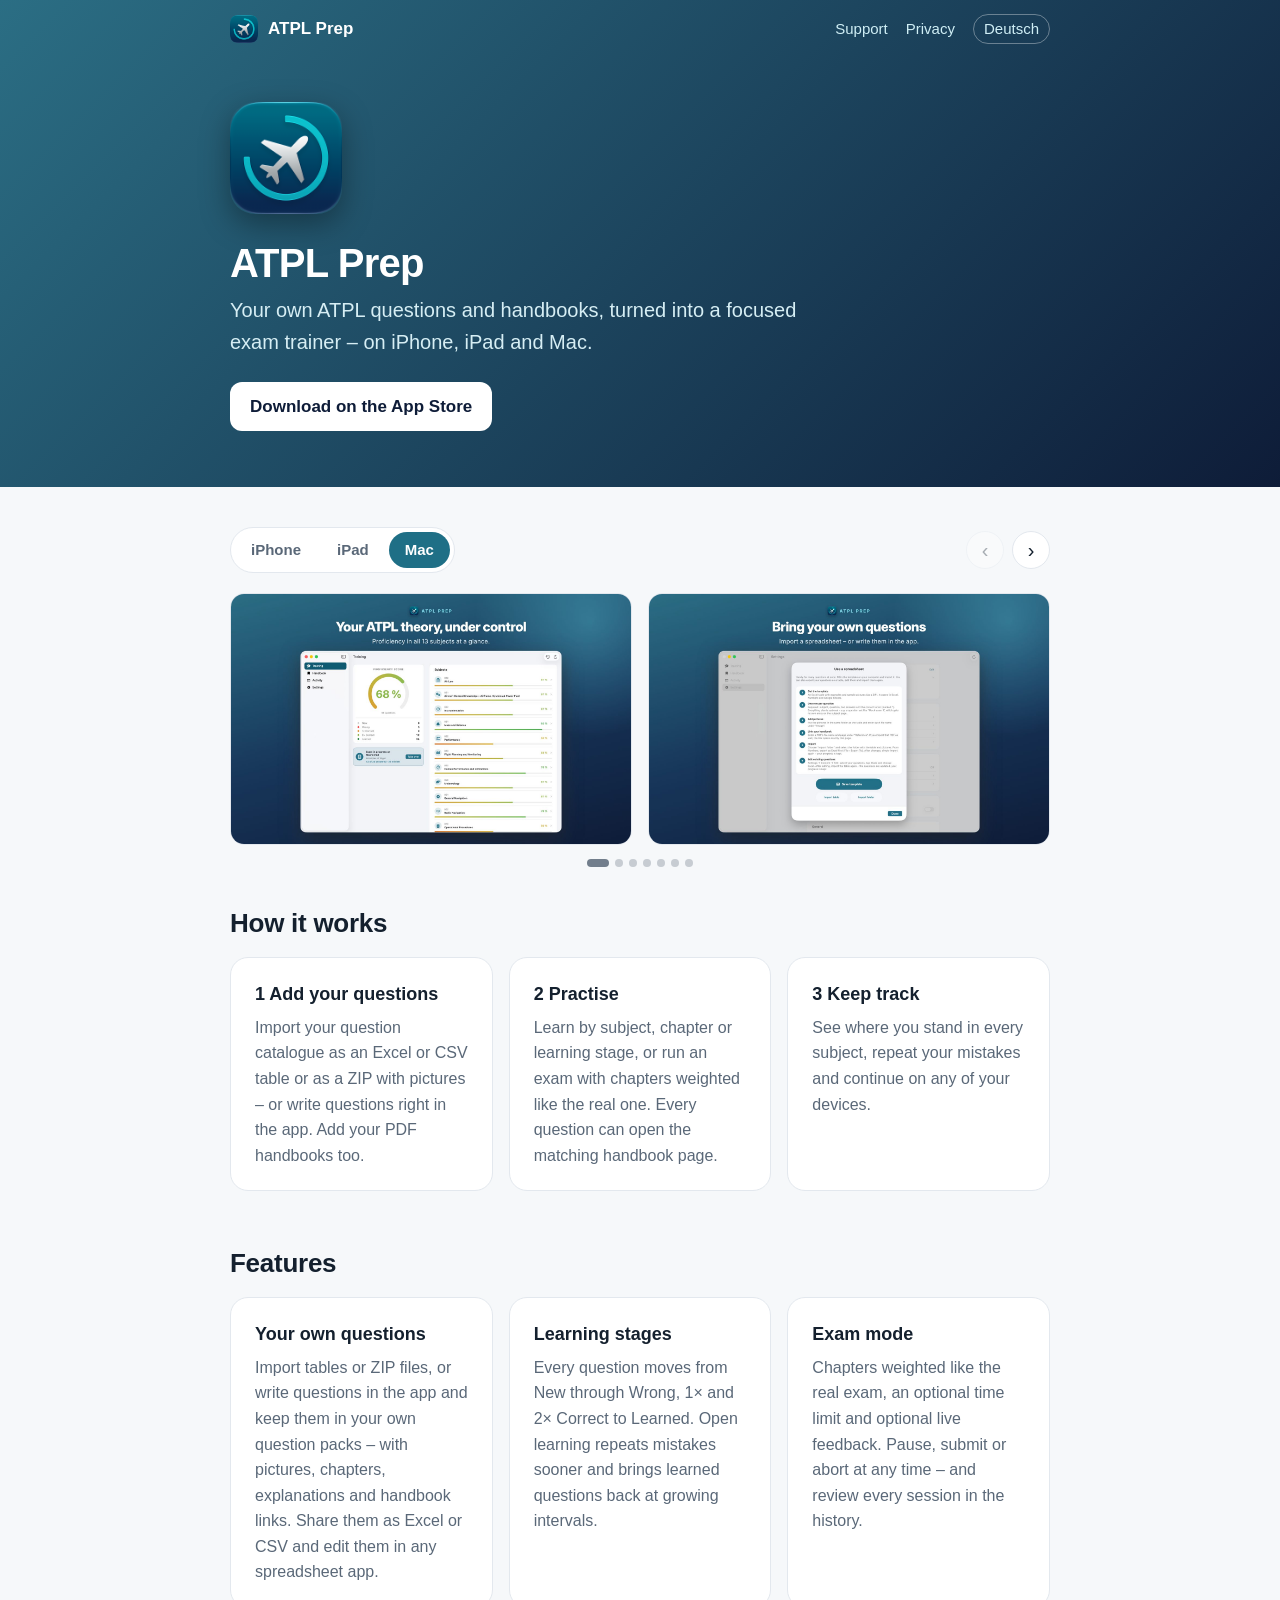
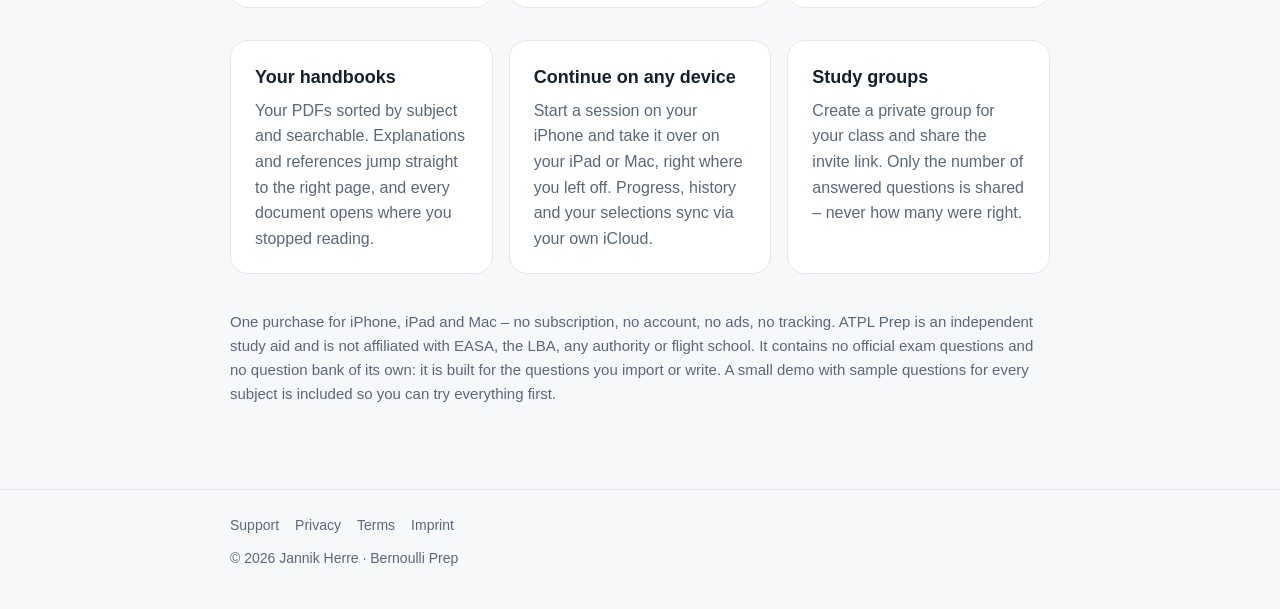
==== commit c32395a6: "ATPL Prep 1.1: Texte, Bilder und FAQ aktualisiert" ====
--- a/atpl-prep/index.html
+++ b/atpl-prep/index.html
@@ -4,16 +4,16 @@
 <meta charset="utf-8">
 <meta name="viewport" content="width=device-width, initial-scale=1">
 <title>ATPL Prep – Exam Trainer</title>
-<meta name="description" content="Exam trainer for your own ATPL questions on iPhone, iPad and Mac.">
+<meta name="description" content="Exam trainer for your own ATPL questions and handbooks on iPhone, iPad and Mac.">
 <link rel="icon" type="image/png" href="../assets/atpl-prep-32.png">
 <link rel="apple-touch-icon" href="../assets/icon-180.png">
 <link rel="alternate" hreflang="de" href="de.html">
 <link rel="stylesheet" href="../assets/style.css">
 </head>
 <body>
-<header class="top"><div class="wrap"><nav><a class="brand" href="index.html"><img src="../assets/icon-180.png" alt="">ATPL Prep</a><a href="support.html">Support</a><a href="privacy.html">Privacy</a><a class="lang" href="de.html" hreflang="de">Deutsch</a></nav><section class="hero"><img class="icon" src="../assets/icon-512.png" alt=""><h1>ATPL Prep</h1><p>Your own ATPL questions, turned into an exam trainer. Import your question catalogues and handbooks and practise on iPhone, iPad and Mac.</p><a class="btn" href="https://apps.apple.com/app/atpl-prep/id6823700817">Download on the App Store</a></section></div></header>
+<header class="top"><div class="wrap"><nav><a class="brand" href="index.html"><img src="../assets/icon-180.png" alt="">ATPL Prep</a><a href="support.html">Support</a><a href="privacy.html">Privacy</a><a class="lang" href="de.html" hreflang="de">Deutsch</a></nav><section class="hero"><img class="icon" src="../assets/icon-512.png" alt=""><h1>ATPL Prep</h1><p>Your own ATPL questions and handbooks, turned into a focused exam trainer – on iPhone, iPad and Mac.</p><a class="btn" href="https://apps.apple.com/app/atpl-prep/id6823700817">Download on the App Store</a></section></div></header>
 <main><div class="wrap">
-<div class="gallery"><div class="gbar"><div class="seg" role="tablist" aria-label="Screenshots"><button type="button" role="tab" data-d="iphone" aria-selected="true">iPhone</button><button type="button" role="tab" data-d="ipad" aria-selected="false">iPad</button><button type="button" role="tab" data-d="mac" aria-selected="false">Mac</button></div><div class="arrows"><button type="button" class="prev" aria-label="Previous">‹</button><button type="button" class="next" aria-label="Next">›</button></div></div><div class="shots" data-d="iphone"><img src="../assets/01-training.jpg" width="600" height="1304" alt="" loading="lazy"><img src="../assets/02-guide.jpg" width="600" height="1304" alt="" loading="lazy"><img src="../assets/03-question.jpg" width="600" height="1304" alt="" loading="lazy"><img src="../assets/07-handbook.jpg" width="600" height="1304" alt="" loading="lazy"><img src="../assets/05-ranking.jpg" width="600" height="1304" alt="" loading="lazy"></div><div class="shots" data-d="ipad" hidden><img src="../assets/ipad-01-training.jpg" width="1227" height="920" alt="" loading="lazy"><img src="../assets/ipad-02-guide.jpg" width="1227" height="920" alt="" loading="lazy"><img src="../assets/ipad-03-question.jpg" width="1227" height="920" alt="" loading="lazy"><img src="../assets/ipad-04-activity.jpg" width="1227" height="920" alt="" loading="lazy"><img src="../assets/ipad-05-handbook.jpg" width="1227" height="920" alt="" loading="lazy"></div><div class="shots" data-d="mac" hidden><img src="../assets/mac-01-training.jpg" width="1472" height="920" alt="" loading="lazy"><img src="../assets/mac-02-guide.jpg" width="1472" height="920" alt="" loading="lazy"><img src="../assets/mac-03-question.jpg" width="1472" height="920" alt="" loading="lazy"><img src="../assets/mac-06-session.jpg" width="1472" height="920" alt="" loading="lazy"><img src="../assets/mac-04-activity.jpg" width="1472" height="920" alt="" loading="lazy"><img src="../assets/mac-05-handbook.jpg" width="1472" height="920" alt="" loading="lazy"></div></div><script>(function(){var g=document.querySelector('.gallery');if(!g)return;var prev=g.querySelector('.prev'),next=g.querySelector('.next'),dots=document.createElement('div');dots.className='dots';g.appendChild(dots);function cur(){return g.querySelector('.shots:not([hidden])')}function pos(s){var im=s.querySelectorAll('img'),f=im[0].offsetLeft,m=s.scrollWidth-s.clientWidth,r=[];for(var i=0;i<im.length;i++){var p=Math.min(im[i].offsetLeft-f,m);if(!r.length||p-r[r.length-1]>4)r.push(p)}return r}function at(s,p){var l=s.scrollLeft,a=0;p.forEach(function(x,i){if(Math.abs(x-l)<Math.abs(p[a]-l))a=i});return a}function upd(){var s=cur();if(!s)return;var p=pos(s),a=at(s,p),l=s.scrollLeft;Array.prototype.forEach.call(dots.children,function(b,i){b.setAttribute('aria-current',i===a)});if(prev){prev.disabled=l<4;next.disabled=l+s.clientWidth>=s.scrollWidth-4;prev.parentNode.style.visibility=p.length<2?'hidden':''}}function build(){var s=cur();if(!s)return;var p=pos(s);dots.innerHTML='';dots.style.visibility=p.length<2?'hidden':'';if(p.length>1)p.forEach(function(x,i){var b=document.createElement('button');b.type='button';b.setAttribute('aria-label',(i+1)+' / '+p.length);b.onclick=function(){s.scrollTo({left:x,behavior:'smooth'})};dots.appendChild(b)});upd()}function show(d){g.querySelectorAll('[role=tab]').forEach(function(b){b.setAttribute('aria-selected',b.dataset.d===d)});g.querySelectorAll('.shots').forEach(function(s){s.hidden=s.dataset.d!==d;if(!s.hidden)s.scrollLeft=0});build()}g.querySelectorAll('[role=tab]').forEach(function(b){b.onclick=function(){show(b.dataset.d)}});g.querySelectorAll('.shots').forEach(function(s){s.addEventListener('scroll',upd,{passive:true})});function step(dir){var s=cur(),p=pos(s),a=Math.max(0,Math.min(p.length-1,at(s,p)+dir));s.scrollTo({left:p[a],behavior:'smooth'})}if(prev){prev.onclick=function(){step(-1)};next.onclick=function(){step(1)}}window.addEventListener('resize',build);g.querySelectorAll('img').forEach(function(i){i.addEventListener('load',build)});window.addEventListener('load',build);var de=document.documentElement.lang=='de',lb=document.createElement('div');lb.className='lb';lb.hidden=true;lb.setAttribute('role','dialog');lb.setAttribute('aria-modal','true');lb.innerHTML='<div class=lb-track></div><button type=button class=lb-x aria-label='+(de?'Schließen':'Close')+'>×</button><button type=button class=lb-p aria-label='+(de?'Zurück':'Previous')+'>‹</button><button type=button class=lb-f aria-label='+(de?'Weiter':'Next')+'>›</button><div class=lb-c></div>';document.body.appendChild(lb);var tr=lb.querySelector('.lb-track'),lc=lb.querySelector('.lb-c'),lp=lb.querySelector('.lb-p'),lf=lb.querySelector('.lb-f');function li(){return Math.round(tr.scrollLeft/tr.clientWidth)}function lu(){var n=tr.children.length,i=li();lc.textContent=(i+1)+' / '+n;lp.disabled=i<1;lf.disabled=i>=n-1}function lopen(s,k){tr.innerHTML='';s.querySelectorAll('img').forEach(function(im){var d=document.createElement('div'),c=document.createElement('img');c.src=im.currentSrc||im.src;c.alt='';d.appendChild(c);tr.appendChild(d)});lb.hidden=false;document.documentElement.style.overflow='hidden';tr.scrollLeft=k*tr.clientWidth;lu();lb.querySelector('.lb-x').focus()}function lclose(){lb.hidden=true;document.documentElement.style.overflow=''}function lgo(d){tr.scrollTo({left:(li()+d)*tr.clientWidth,behavior:'smooth'})}tr.addEventListener('scroll',lu,{passive:true});lb.querySelector('.lb-x').onclick=lclose;lp.onclick=function(){lgo(-1)};lf.onclick=function(){lgo(1)};tr.addEventListener('click',function(e){if(e.target.tagName!=='IMG')lclose()});document.addEventListener('keydown',function(e){if(lb.hidden)return;if(e.key==='Escape')lclose();else if(e.key==='ArrowLeft')lgo(-1);else if(e.key==='ArrowRight')lgo(1)});g.querySelectorAll('.shots').forEach(function(s){s.querySelectorAll('img').forEach(function(im,k){im.addEventListener('click',function(){lopen(s,k)})})});var ua=navigator.userAgent,d='mac';if(/iPhone|iPod|Android.*Mobile/.test(ua))d='iphone';else if(/iPad|Android/.test(ua)||(/Macintosh/.test(ua)&&navigator.maxTouchPoints>1))d='ipad';show(d)})();</script><h2>How it works</h2><div class="grid"><div class="card"><h3>1  Import</h3><p>Bring in your question catalogue as an Excel or CSV table – with pictures if you like – and your PDF handbooks.</p></div><div class="card"><h3>2  Practise</h3><p>Learn by subject or run an exam session. Every question can open the matching handbook page.</p></div><div class="card"><h3>3  Keep track</h3><p>See where you stand in each subject and what still needs work.</p></div></div><h2>Features</h2><div class="grid"><div class="card"><h3>Your own questions</h3><p>Import the question catalogues you work with as an Excel or CSV table, or as a ZIP with pictures. A template with examples and a step-by-step guide are built into the app.</p></div><div class="card"><h3>Your own handbooks</h3><p>Add your PDF handbooks and link each question to the right page.</p></div><div class="card"><h3>Practice by subject</h3><p>Your questions sorted into the 13 ATPL subjects, with progress that remembers what you still need to work on.</p></div><div class="card"><h3>Exam sessions</h3><p>Test sessions across a subject or a question set, with a review afterwards.</p></div><div class="card"><h3>Study groups</h3><p>Compare daily activity with your class via an invitation link. Only your name and question counts are shared.</p></div><div class="card"><h3>iPhone, iPad and Mac</h3><p>Your progress syncs through your own iCloud. No account, no ads, no tracking.</p></div></div><p style="color:var(--muted);font-size:15px;margin-top:20px">ATPL Prep is an independent study aid and is not affiliated with EASA, the LBA or any examination provider. The app does not come with its own question bank: it is built for the questions you import. A small demo with sample questions for every subject is included so you can try it first.</p>
+<div class="gallery"><div class="gbar"><div class="seg" role="tablist" aria-label="Screenshots"><button type="button" role="tab" data-d="iphone" aria-selected="true">iPhone</button><button type="button" role="tab" data-d="ipad" aria-selected="false">iPad</button><button type="button" role="tab" data-d="mac" aria-selected="false">Mac</button></div><div class="arrows"><button type="button" class="prev" aria-label="Previous">‹</button><button type="button" class="next" aria-label="Next">›</button></div></div><div class="shots" data-d="iphone"><img src="../assets/v11-iphone-01-training.jpg" width="600" height="1304" alt="Your ATPL theory, under control" loading="lazy"><img src="../assets/v11-iphone-02-guide.jpg" width="600" height="1304" alt="Bring your own questions" loading="lazy"><img src="../assets/v11-iphone-03-question.jpg" width="600" height="1304" alt="Explanations and handbook links" loading="lazy"><img src="../assets/v11-iphone-04-handbook.jpg" width="600" height="1304" alt="From question to handbook in one tap" loading="lazy"><img src="../assets/v11-iphone-05-subject.jpg" width="600" height="1304" alt="Practise exactly what you need" loading="lazy"><img src="../assets/v11-iphone-06-handoff.jpg" width="600" height="1304" alt="Continue on any device" loading="lazy"><img src="../assets/v11-iphone-07-group.jpg" width="600" height="1304" alt="Learn together with your class" loading="lazy"><img src="../assets/v11-iphone-08-light-dark.jpg" width="600" height="1304" alt="Light or dark – your choice" loading="lazy"></div><div class="shots" data-d="ipad" hidden><img src="../assets/v11-ipad-01-training.jpg" width="1227" height="920" alt="Your ATPL theory, under control" loading="lazy"><img src="../assets/v11-ipad-02-guide.jpg" width="1227" height="920" alt="Bring your own questions" loading="lazy"><img src="../assets/v11-ipad-03-question.jpg" width="1227" height="920" alt="Explanations and handbook links" loading="lazy"><img src="../assets/v11-ipad-04-handbook.jpg" width="1227" height="920" alt="From question to handbook in one tap" loading="lazy"><img src="../assets/v11-ipad-05-subject.jpg" width="1227" height="920" alt="Practise exactly what you need" loading="lazy"><img src="../assets/v11-ipad-06-handoff.jpg" width="1227" height="920" alt="Continue on any device" loading="lazy"><img src="../assets/v11-ipad-07-group.jpg" width="1227" height="920" alt="Learn together with your class" loading="lazy"><img src="../assets/v11-ipad-08-light-dark.jpg" width="1227" height="920" alt="Light or dark – your choice" loading="lazy"></div><div class="shots" data-d="mac" hidden><img src="../assets/v11-mac-01-training.jpg" width="1472" height="920" alt="Your ATPL theory, under control" loading="lazy"><img src="../assets/v11-mac-02-guide.jpg" width="1472" height="920" alt="Bring your own questions" loading="lazy"><img src="../assets/v11-mac-03-question.jpg" width="1472" height="920" alt="Explanations and handbook links" loading="lazy"><img src="../assets/v11-mac-04-handbook.jpg" width="1472" height="920" alt="From question to handbook in one tap" loading="lazy"><img src="../assets/v11-mac-05-subject.jpg" width="1472" height="920" alt="Practise exactly what you need" loading="lazy"><img src="../assets/v11-mac-06-handoff.jpg" width="1472" height="920" alt="Continue on any device" loading="lazy"><img src="../assets/v11-mac-07-group.jpg" width="1472" height="920" alt="Learn together with your class" loading="lazy"><img src="../assets/v11-mac-08-light-dark.jpg" width="1472" height="920" alt="Light or dark – your choice" loading="lazy"></div></div><script>(function(){var g=document.querySelector('.gallery');if(!g)return;var prev=g.querySelector('.prev'),next=g.querySelector('.next'),dots=document.createElement('div');dots.className='dots';g.appendChild(dots);function cur(){return g.querySelector('.shots:not([hidden])')}function pos(s){var im=s.querySelectorAll('img'),f=im[0].offsetLeft,m=s.scrollWidth-s.clientWidth,r=[];for(var i=0;i<im.length;i++){var p=Math.min(im[i].offsetLeft-f,m);if(!r.length||p-r[r.length-1]>4)r.push(p)}return r}function at(s,p){var l=s.scrollLeft,a=0;p.forEach(function(x,i){if(Math.abs(x-l)<Math.abs(p[a]-l))a=i});return a}function upd(){var s=cur();if(!s)return;var p=pos(s),a=at(s,p),l=s.scrollLeft;Array.prototype.forEach.call(dots.children,function(b,i){b.setAttribute('aria-current',i===a)});if(prev){prev.disabled=l<4;next.disabled=l+s.clientWidth>=s.scrollWidth-4;prev.parentNode.style.visibility=p.length<2?'hidden':''}}function build(){var s=cur();if(!s)return;var p=pos(s);dots.innerHTML='';dots.style.visibility=p.length<2?'hidden':'';if(p.length>1)p.forEach(function(x,i){var b=document.createElement('button');b.type='button';b.setAttribute('aria-label',(i+1)+' / '+p.length);b.onclick=function(){s.scrollTo({left:x,behavior:'smooth'})};dots.appendChild(b)});upd()}function show(d){g.querySelectorAll('[role=tab]').forEach(function(b){b.setAttribute('aria-selected',b.dataset.d===d)});g.querySelectorAll('.shots').forEach(function(s){s.hidden=s.dataset.d!==d;if(!s.hidden)s.scrollLeft=0});build()}g.querySelectorAll('[role=tab]').forEach(function(b){b.onclick=function(){show(b.dataset.d)}});g.querySelectorAll('.shots').forEach(function(s){s.addEventListener('scroll',upd,{passive:true})});function step(dir){var s=cur(),p=pos(s),a=Math.max(0,Math.min(p.length-1,at(s,p)+dir));s.scrollTo({left:p[a],behavior:'smooth'})}if(prev){prev.onclick=function(){step(-1)};next.onclick=function(){step(1)}}window.addEventListener('resize',build);g.querySelectorAll('img').forEach(function(i){i.addEventListener('load',build)});window.addEventListener('load',build);var de=document.documentElement.lang=='de',lb=document.createElement('div');lb.className='lb';lb.hidden=true;lb.setAttribute('role','dialog');lb.setAttribute('aria-modal','true');lb.innerHTML='<div class=lb-track></div><button type=button class=lb-x aria-label='+(de?'Schließen':'Close')+'>×</button><button type=button class=lb-p aria-label='+(de?'Zurück':'Previous')+'>‹</button><button type=button class=lb-f aria-label='+(de?'Weiter':'Next')+'>›</button><div class=lb-c></div>';document.body.appendChild(lb);var tr=lb.querySelector('.lb-track'),lc=lb.querySelector('.lb-c'),lp=lb.querySelector('.lb-p'),lf=lb.querySelector('.lb-f');function li(){return Math.round(tr.scrollLeft/tr.clientWidth)}function lu(){var n=tr.children.length,i=li();lc.textContent=(i+1)+' / '+n;lp.disabled=i<1;lf.disabled=i>=n-1}function lopen(s,k){tr.innerHTML='';s.querySelectorAll('img').forEach(function(im){var d=document.createElement('div'),c=document.createElement('img');c.src=im.currentSrc||im.src;c.alt='';d.appendChild(c);tr.appendChild(d)});lb.hidden=false;document.documentElement.style.overflow='hidden';tr.scrollLeft=k*tr.clientWidth;lu();lb.querySelector('.lb-x').focus()}function lclose(){lb.hidden=true;document.documentElement.style.overflow=''}function lgo(d){tr.scrollTo({left:(li()+d)*tr.clientWidth,behavior:'smooth'})}tr.addEventListener('scroll',lu,{passive:true});lb.querySelector('.lb-x').onclick=lclose;lp.onclick=function(){lgo(-1)};lf.onclick=function(){lgo(1)};tr.addEventListener('click',function(e){if(e.target.tagName!=='IMG')lclose()});document.addEventListener('keydown',function(e){if(lb.hidden)return;if(e.key==='Escape')lclose();else if(e.key==='ArrowLeft')lgo(-1);else if(e.key==='ArrowRight')lgo(1)});g.querySelectorAll('.shots').forEach(function(s){s.querySelectorAll('img').forEach(function(im,k){im.addEventListener('click',function(){lopen(s,k)})})});var ua=navigator.userAgent,d='mac';if(/iPhone|iPod|Android.*Mobile/.test(ua))d='iphone';else if(/iPad|Android/.test(ua)||(/Macintosh/.test(ua)&&navigator.maxTouchPoints>1))d='ipad';show(d)})();</script><h2>How it works</h2><div class="grid"><div class="card"><h3>1  Add your questions</h3><p>Import your question catalogue as an Excel or CSV table or as a ZIP with pictures – or write questions right in the app. Add your PDF handbooks too.</p></div><div class="card"><h3>2  Practise</h3><p>Learn by subject, chapter or learning stage, or run an exam with chapters weighted like the real one. Every question can open the matching handbook page.</p></div><div class="card"><h3>3  Keep track</h3><p>See where you stand in every subject, repeat your mistakes and continue on any of your devices.</p></div></div><h2>Features</h2><div class="grid"><div class="card"><h3>Your own questions</h3><p>Import tables or ZIP files, or write questions in the app and keep them in your own question packs – with pictures, chapters, explanations and handbook links. Share them as Excel or CSV and edit them in any spreadsheet app.</p></div><div class="card"><h3>Learning stages</h3><p>Every question moves from New through Wrong, 1× and 2× Correct to Learned. Open learning repeats mistakes sooner and brings learned questions back at growing intervals.</p></div><div class="card"><h3>Exam mode</h3><p>Chapters weighted like the real exam, an optional time limit and optional live feedback. Pause, submit or abort at any time – and review every session in the history.</p></div><div class="card"><h3>Your handbooks</h3><p>Your PDFs sorted by subject and searchable. Explanations and references jump straight to the right page, and every document opens where you stopped reading.</p></div><div class="card"><h3>Continue on any device</h3><p>Start a session on your iPhone and take it over on your iPad or Mac, right where you left off. Progress, history and your selections sync via your own iCloud.</p></div><div class="card"><h3>Study groups</h3><p>Create a private group for your class and share the invite link. Only the number of answered questions is shared – never how many were right.</p></div></div><p style="color:var(--muted);font-size:15px;margin-top:20px">One purchase for iPhone, iPad and Mac – no subscription, no account, no ads, no tracking. ATPL Prep is an independent study aid and is not affiliated with EASA, the LBA, any authority or flight school. It contains no official exam questions and no question bank of its own: it is built for the questions you import or write. A small demo with sample questions for every subject is included so you can try everything first.</p>
 </div></main>
 <footer><div class="wrap"><div class="links"><a href="support.html">Support</a><a href="privacy.html">Privacy</a><a href="terms.html">Terms</a><a href="../imprint.html">Imprint</a></div><div style="margin-top:10px">© 2026 Jannik Herre · <a href="../index.html">Bernoulli Prep</a></div></div></footer>
 </body>
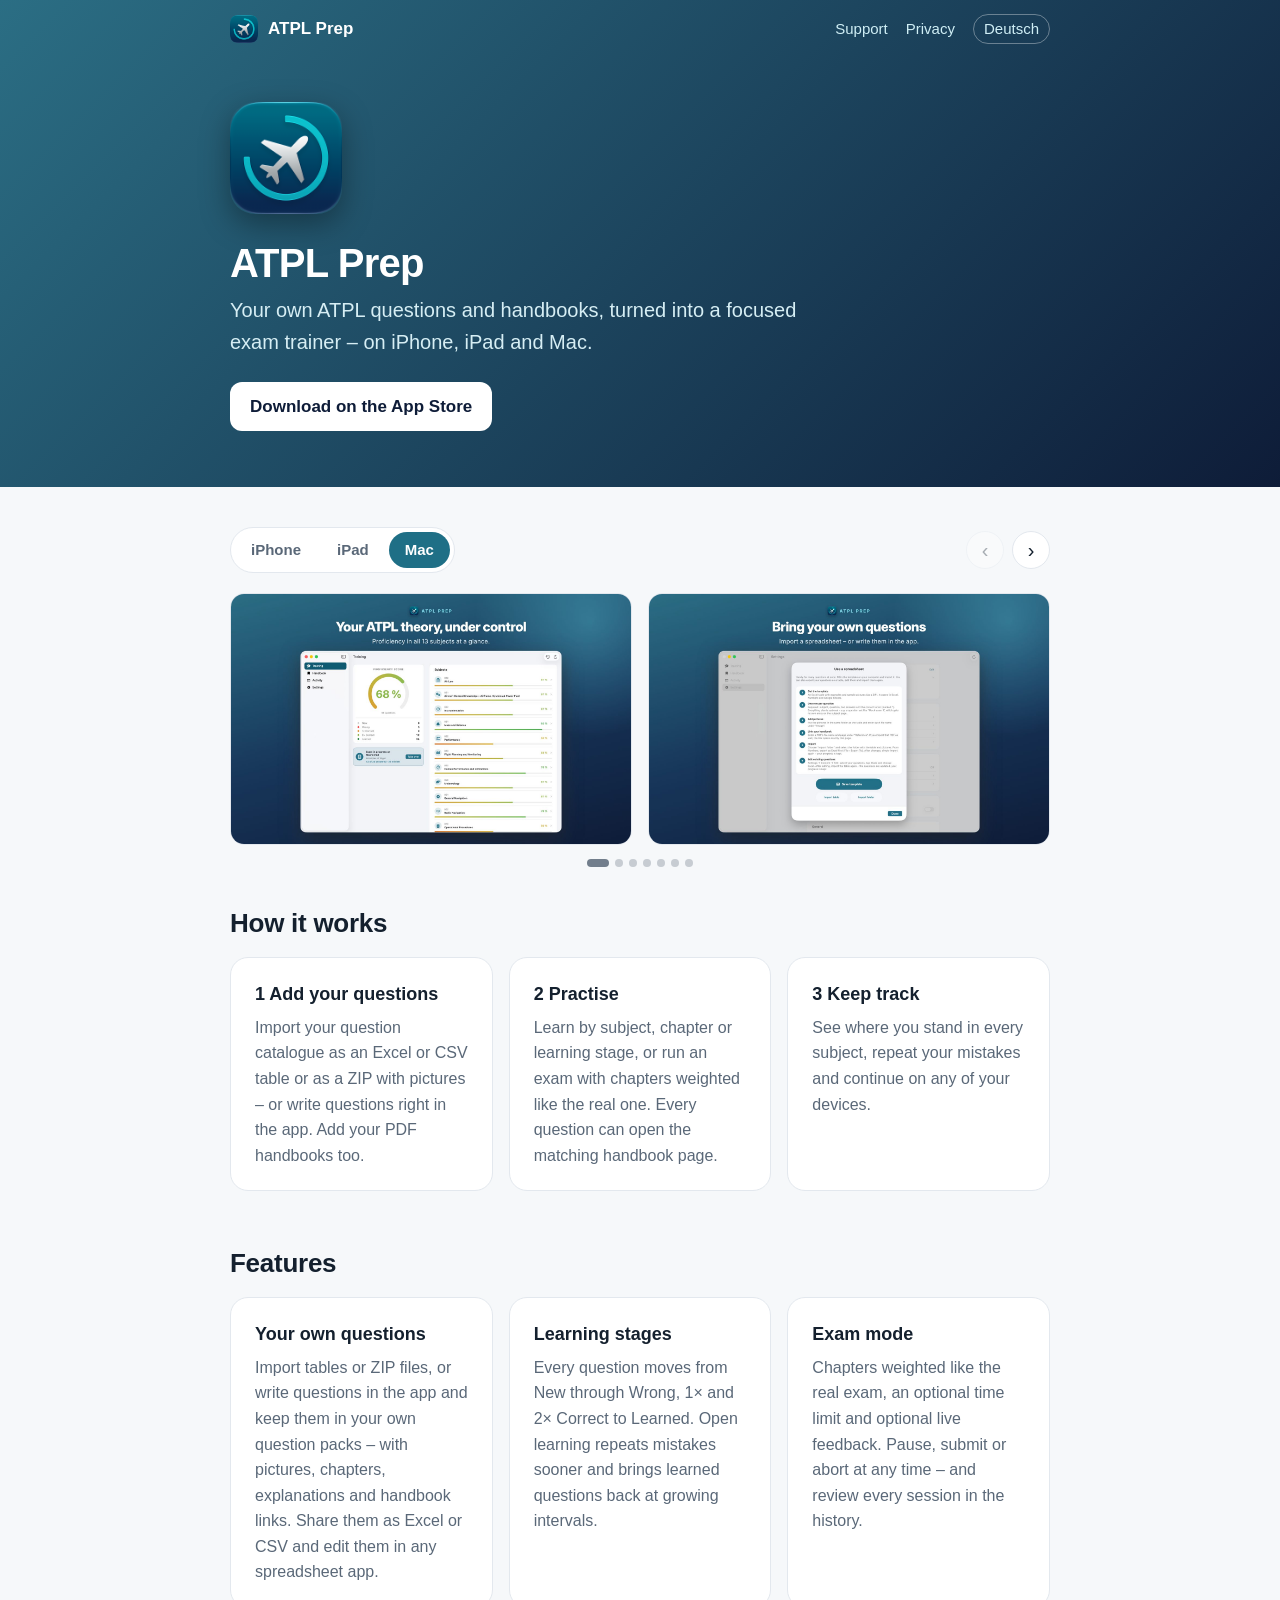
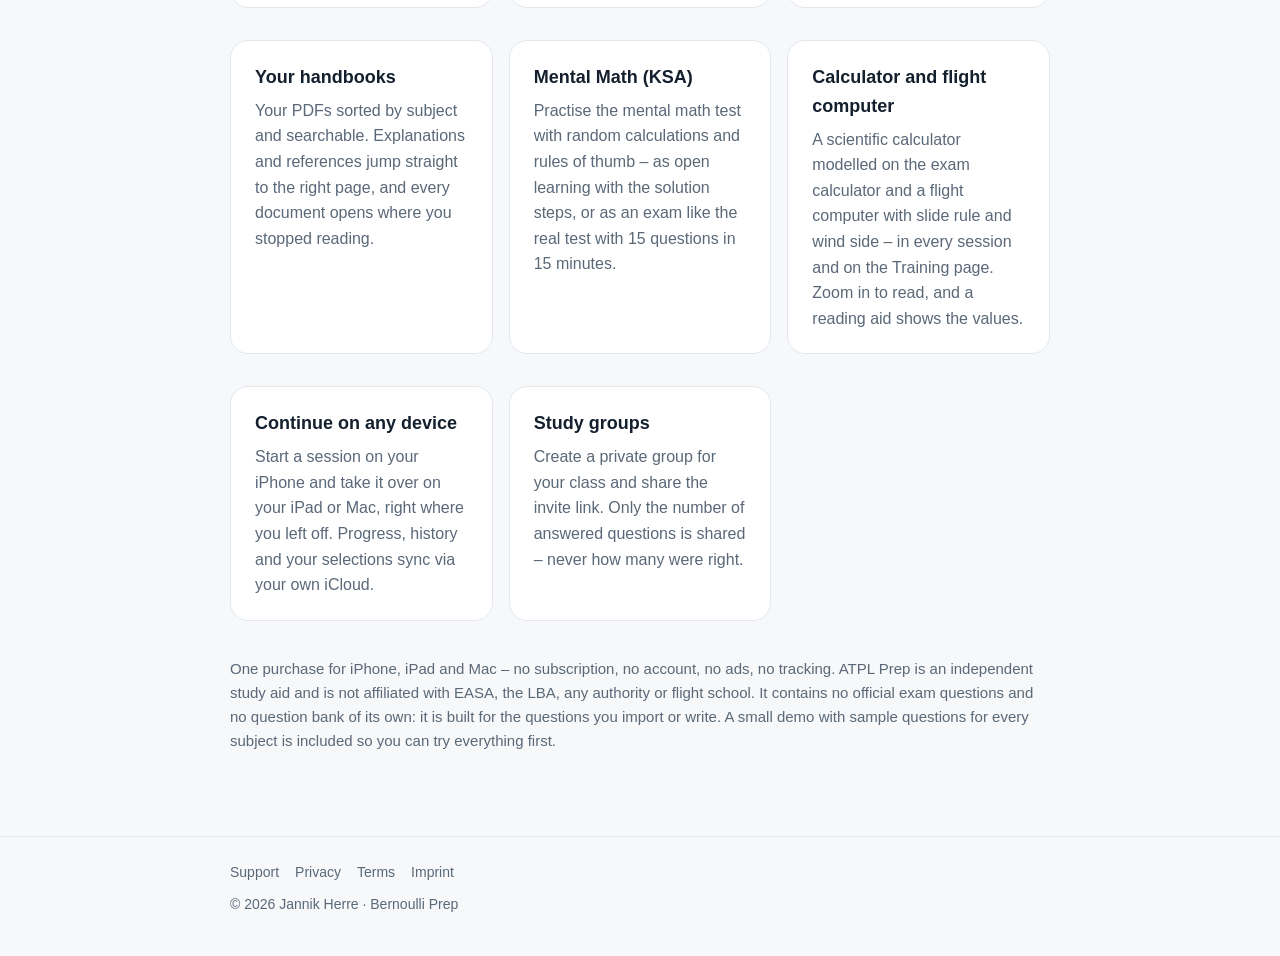
==== commit eac023de: "ATPL Prep 1.2: Mental Math, Taschenrechner und Drehmeier auf der App-Seite und in den häufigen Frage" ====
--- a/atpl-prep/index.html
+++ b/atpl-prep/index.html
@@ -13,7 +13,7 @@
 <body>
 <header class="top"><div class="wrap"><nav><a class="brand" href="index.html"><img src="../assets/icon-180.png" alt="">ATPL Prep</a><a href="support.html">Support</a><a href="privacy.html">Privacy</a><a class="lang" href="de.html" hreflang="de">Deutsch</a></nav><section class="hero"><img class="icon" src="../assets/icon-512.png" alt=""><h1>ATPL Prep</h1><p>Your own ATPL questions and handbooks, turned into a focused exam trainer – on iPhone, iPad and Mac.</p><a class="btn" href="https://apps.apple.com/app/atpl-prep/id6823700817">Download on the App Store</a></section></div></header>
 <main><div class="wrap">
-<div class="gallery"><div class="gbar"><div class="seg" role="tablist" aria-label="Screenshots"><button type="button" role="tab" data-d="iphone" aria-selected="true">iPhone</button><button type="button" role="tab" data-d="ipad" aria-selected="false">iPad</button><button type="button" role="tab" data-d="mac" aria-selected="false">Mac</button></div><div class="arrows"><button type="button" class="prev" aria-label="Previous">‹</button><button type="button" class="next" aria-label="Next">›</button></div></div><div class="shots" data-d="iphone"><img src="../assets/v11-iphone-01-training.jpg" width="600" height="1304" alt="Your ATPL theory, under control" loading="lazy"><img src="../assets/v11-iphone-02-guide.jpg" width="600" height="1304" alt="Bring your own questions" loading="lazy"><img src="../assets/v11-iphone-03-question.jpg" width="600" height="1304" alt="Explanations and handbook links" loading="lazy"><img src="../assets/v11-iphone-04-handbook.jpg" width="600" height="1304" alt="From question to handbook in one tap" loading="lazy"><img src="../assets/v11-iphone-05-subject.jpg" width="600" height="1304" alt="Practise exactly what you need" loading="lazy"><img src="../assets/v11-iphone-06-handoff.jpg" width="600" height="1304" alt="Continue on any device" loading="lazy"><img src="../assets/v11-iphone-07-group.jpg" width="600" height="1304" alt="Learn together with your class" loading="lazy"><img src="../assets/v11-iphone-08-light-dark.jpg" width="600" height="1304" alt="Light or dark – your choice" loading="lazy"></div><div class="shots" data-d="ipad" hidden><img src="../assets/v11-ipad-01-training.jpg" width="1227" height="920" alt="Your ATPL theory, under control" loading="lazy"><img src="../assets/v11-ipad-02-guide.jpg" width="1227" height="920" alt="Bring your own questions" loading="lazy"><img src="../assets/v11-ipad-03-question.jpg" width="1227" height="920" alt="Explanations and handbook links" loading="lazy"><img src="../assets/v11-ipad-04-handbook.jpg" width="1227" height="920" alt="From question to handbook in one tap" loading="lazy"><img src="../assets/v11-ipad-05-subject.jpg" width="1227" height="920" alt="Practise exactly what you need" loading="lazy"><img src="../assets/v11-ipad-06-handoff.jpg" width="1227" height="920" alt="Continue on any device" loading="lazy"><img src="../assets/v11-ipad-07-group.jpg" width="1227" height="920" alt="Learn together with your class" loading="lazy"><img src="../assets/v11-ipad-08-light-dark.jpg" width="1227" height="920" alt="Light or dark – your choice" loading="lazy"></div><div class="shots" data-d="mac" hidden><img src="../assets/v11-mac-01-training.jpg" width="1472" height="920" alt="Your ATPL theory, under control" loading="lazy"><img src="../assets/v11-mac-02-guide.jpg" width="1472" height="920" alt="Bring your own questions" loading="lazy"><img src="../assets/v11-mac-03-question.jpg" width="1472" height="920" alt="Explanations and handbook links" loading="lazy"><img src="../assets/v11-mac-04-handbook.jpg" width="1472" height="920" alt="From question to handbook in one tap" loading="lazy"><img src="../assets/v11-mac-05-subject.jpg" width="1472" height="920" alt="Practise exactly what you need" loading="lazy"><img src="../assets/v11-mac-06-handoff.jpg" width="1472" height="920" alt="Continue on any device" loading="lazy"><img src="../assets/v11-mac-07-group.jpg" width="1472" height="920" alt="Learn together with your class" loading="lazy"><img src="../assets/v11-mac-08-light-dark.jpg" width="1472" height="920" alt="Light or dark – your choice" loading="lazy"></div></div><script>(function(){var g=document.querySelector('.gallery');if(!g)return;var prev=g.querySelector('.prev'),next=g.querySelector('.next'),dots=document.createElement('div');dots.className='dots';g.appendChild(dots);function cur(){return g.querySelector('.shots:not([hidden])')}function pos(s){var im=s.querySelectorAll('img'),f=im[0].offsetLeft,m=s.scrollWidth-s.clientWidth,r=[];for(var i=0;i<im.length;i++){var p=Math.min(im[i].offsetLeft-f,m);if(!r.length||p-r[r.length-1]>4)r.push(p)}return r}function at(s,p){var l=s.scrollLeft,a=0;p.forEach(function(x,i){if(Math.abs(x-l)<Math.abs(p[a]-l))a=i});return a}function upd(){var s=cur();if(!s)return;var p=pos(s),a=at(s,p),l=s.scrollLeft;Array.prototype.forEach.call(dots.children,function(b,i){b.setAttribute('aria-current',i===a)});if(prev){prev.disabled=l<4;next.disabled=l+s.clientWidth>=s.scrollWidth-4;prev.parentNode.style.visibility=p.length<2?'hidden':''}}function build(){var s=cur();if(!s)return;var p=pos(s);dots.innerHTML='';dots.style.visibility=p.length<2?'hidden':'';if(p.length>1)p.forEach(function(x,i){var b=document.createElement('button');b.type='button';b.setAttribute('aria-label',(i+1)+' / '+p.length);b.onclick=function(){s.scrollTo({left:x,behavior:'smooth'})};dots.appendChild(b)});upd()}function show(d){g.querySelectorAll('[role=tab]').forEach(function(b){b.setAttribute('aria-selected',b.dataset.d===d)});g.querySelectorAll('.shots').forEach(function(s){s.hidden=s.dataset.d!==d;if(!s.hidden)s.scrollLeft=0});build()}g.querySelectorAll('[role=tab]').forEach(function(b){b.onclick=function(){show(b.dataset.d)}});g.querySelectorAll('.shots').forEach(function(s){s.addEventListener('scroll',upd,{passive:true})});function step(dir){var s=cur(),p=pos(s),a=Math.max(0,Math.min(p.length-1,at(s,p)+dir));s.scrollTo({left:p[a],behavior:'smooth'})}if(prev){prev.onclick=function(){step(-1)};next.onclick=function(){step(1)}}window.addEventListener('resize',build);g.querySelectorAll('img').forEach(function(i){i.addEventListener('load',build)});window.addEventListener('load',build);var de=document.documentElement.lang=='de',lb=document.createElement('div');lb.className='lb';lb.hidden=true;lb.setAttribute('role','dialog');lb.setAttribute('aria-modal','true');lb.innerHTML='<div class=lb-track></div><button type=button class=lb-x aria-label='+(de?'Schließen':'Close')+'>×</button><button type=button class=lb-p aria-label='+(de?'Zurück':'Previous')+'>‹</button><button type=button class=lb-f aria-label='+(de?'Weiter':'Next')+'>›</button><div class=lb-c></div>';document.body.appendChild(lb);var tr=lb.querySelector('.lb-track'),lc=lb.querySelector('.lb-c'),lp=lb.querySelector('.lb-p'),lf=lb.querySelector('.lb-f');function li(){return Math.round(tr.scrollLeft/tr.clientWidth)}function lu(){var n=tr.children.length,i=li();lc.textContent=(i+1)+' / '+n;lp.disabled=i<1;lf.disabled=i>=n-1}function lopen(s,k){tr.innerHTML='';s.querySelectorAll('img').forEach(function(im){var d=document.createElement('div'),c=document.createElement('img');c.src=im.currentSrc||im.src;c.alt='';d.appendChild(c);tr.appendChild(d)});lb.hidden=false;document.documentElement.style.overflow='hidden';tr.scrollLeft=k*tr.clientWidth;lu();lb.querySelector('.lb-x').focus()}function lclose(){lb.hidden=true;document.documentElement.style.overflow=''}function lgo(d){tr.scrollTo({left:(li()+d)*tr.clientWidth,behavior:'smooth'})}tr.addEventListener('scroll',lu,{passive:true});lb.querySelector('.lb-x').onclick=lclose;lp.onclick=function(){lgo(-1)};lf.onclick=function(){lgo(1)};tr.addEventListener('click',function(e){if(e.target.tagName!=='IMG')lclose()});document.addEventListener('keydown',function(e){if(lb.hidden)return;if(e.key==='Escape')lclose();else if(e.key==='ArrowLeft')lgo(-1);else if(e.key==='ArrowRight')lgo(1)});g.querySelectorAll('.shots').forEach(function(s){s.querySelectorAll('img').forEach(function(im,k){im.addEventListener('click',function(){lopen(s,k)})})});var ua=navigator.userAgent,d='mac';if(/iPhone|iPod|Android.*Mobile/.test(ua))d='iphone';else if(/iPad|Android/.test(ua)||(/Macintosh/.test(ua)&&navigator.maxTouchPoints>1))d='ipad';show(d)})();</script><h2>How it works</h2><div class="grid"><div class="card"><h3>1  Add your questions</h3><p>Import your question catalogue as an Excel or CSV table or as a ZIP with pictures – or write questions right in the app. Add your PDF handbooks too.</p></div><div class="card"><h3>2  Practise</h3><p>Learn by subject, chapter or learning stage, or run an exam with chapters weighted like the real one. Every question can open the matching handbook page.</p></div><div class="card"><h3>3  Keep track</h3><p>See where you stand in every subject, repeat your mistakes and continue on any of your devices.</p></div></div><h2>Features</h2><div class="grid"><div class="card"><h3>Your own questions</h3><p>Import tables or ZIP files, or write questions in the app and keep them in your own question packs – with pictures, chapters, explanations and handbook links. Share them as Excel or CSV and edit them in any spreadsheet app.</p></div><div class="card"><h3>Learning stages</h3><p>Every question moves from New through Wrong, 1× and 2× Correct to Learned. Open learning repeats mistakes sooner and brings learned questions back at growing intervals.</p></div><div class="card"><h3>Exam mode</h3><p>Chapters weighted like the real exam, an optional time limit and optional live feedback. Pause, submit or abort at any time – and review every session in the history.</p></div><div class="card"><h3>Your handbooks</h3><p>Your PDFs sorted by subject and searchable. Explanations and references jump straight to the right page, and every document opens where you stopped reading.</p></div><div class="card"><h3>Continue on any device</h3><p>Start a session on your iPhone and take it over on your iPad or Mac, right where you left off. Progress, history and your selections sync via your own iCloud.</p></div><div class="card"><h3>Study groups</h3><p>Create a private group for your class and share the invite link. Only the number of answered questions is shared – never how many were right.</p></div></div><p style="color:var(--muted);font-size:15px;margin-top:20px">One purchase for iPhone, iPad and Mac – no subscription, no account, no ads, no tracking. ATPL Prep is an independent study aid and is not affiliated with EASA, the LBA, any authority or flight school. It contains no official exam questions and no question bank of its own: it is built for the questions you import or write. A small demo with sample questions for every subject is included so you can try everything first.</p>
+<div class="gallery"><div class="gbar"><div class="seg" role="tablist" aria-label="Screenshots"><button type="button" role="tab" data-d="iphone" aria-selected="true">iPhone</button><button type="button" role="tab" data-d="ipad" aria-selected="false">iPad</button><button type="button" role="tab" data-d="mac" aria-selected="false">Mac</button></div><div class="arrows"><button type="button" class="prev" aria-label="Previous">‹</button><button type="button" class="next" aria-label="Next">›</button></div></div><div class="shots" data-d="iphone"><img src="../assets/v11-iphone-01-training.jpg" width="600" height="1304" alt="Your ATPL theory, under control" loading="lazy"><img src="../assets/v11-iphone-02-guide.jpg" width="600" height="1304" alt="Bring your own questions" loading="lazy"><img src="../assets/v11-iphone-03-question.jpg" width="600" height="1304" alt="Explanations and handbook links" loading="lazy"><img src="../assets/v11-iphone-04-handbook.jpg" width="600" height="1304" alt="From question to handbook in one tap" loading="lazy"><img src="../assets/v11-iphone-05-subject.jpg" width="600" height="1304" alt="Practise exactly what you need" loading="lazy"><img src="../assets/v11-iphone-06-handoff.jpg" width="600" height="1304" alt="Continue on any device" loading="lazy"><img src="../assets/v11-iphone-07-group.jpg" width="600" height="1304" alt="Learn together with your class" loading="lazy"><img src="../assets/v11-iphone-08-light-dark.jpg" width="600" height="1304" alt="Light or dark – your choice" loading="lazy"></div><div class="shots" data-d="ipad" hidden><img src="../assets/v11-ipad-01-training.jpg" width="1227" height="920" alt="Your ATPL theory, under control" loading="lazy"><img src="../assets/v11-ipad-02-guide.jpg" width="1227" height="920" alt="Bring your own questions" loading="lazy"><img src="../assets/v11-ipad-03-question.jpg" width="1227" height="920" alt="Explanations and handbook links" loading="lazy"><img src="../assets/v11-ipad-04-handbook.jpg" width="1227" height="920" alt="From question to handbook in one tap" loading="lazy"><img src="../assets/v11-ipad-05-subject.jpg" width="1227" height="920" alt="Practise exactly what you need" loading="lazy"><img src="../assets/v11-ipad-06-handoff.jpg" width="1227" height="920" alt="Continue on any device" loading="lazy"><img src="../assets/v11-ipad-07-group.jpg" width="1227" height="920" alt="Learn together with your class" loading="lazy"><img src="../assets/v11-ipad-08-light-dark.jpg" width="1227" height="920" alt="Light or dark – your choice" loading="lazy"></div><div class="shots" data-d="mac" hidden><img src="../assets/v11-mac-01-training.jpg" width="1472" height="920" alt="Your ATPL theory, under control" loading="lazy"><img src="../assets/v11-mac-02-guide.jpg" width="1472" height="920" alt="Bring your own questions" loading="lazy"><img src="../assets/v11-mac-03-question.jpg" width="1472" height="920" alt="Explanations and handbook links" loading="lazy"><img src="../assets/v11-mac-04-handbook.jpg" width="1472" height="920" alt="From question to handbook in one tap" loading="lazy"><img src="../assets/v11-mac-05-subject.jpg" width="1472" height="920" alt="Practise exactly what you need" loading="lazy"><img src="../assets/v11-mac-06-handoff.jpg" width="1472" height="920" alt="Continue on any device" loading="lazy"><img src="../assets/v11-mac-07-group.jpg" width="1472" height="920" alt="Learn together with your class" loading="lazy"><img src="../assets/v11-mac-08-light-dark.jpg" width="1472" height="920" alt="Light or dark – your choice" loading="lazy"></div></div><script>(function(){var g=document.querySelector('.gallery');if(!g)return;var prev=g.querySelector('.prev'),next=g.querySelector('.next'),dots=document.createElement('div');dots.className='dots';g.appendChild(dots);function cur(){return g.querySelector('.shots:not([hidden])')}function pos(s){var im=s.querySelectorAll('img'),f=im[0].offsetLeft,m=s.scrollWidth-s.clientWidth,r=[];for(var i=0;i<im.length;i++){var p=Math.min(im[i].offsetLeft-f,m);if(!r.length||p-r[r.length-1]>4)r.push(p)}return r}function at(s,p){var l=s.scrollLeft,a=0;p.forEach(function(x,i){if(Math.abs(x-l)<Math.abs(p[a]-l))a=i});return a}function upd(){var s=cur();if(!s)return;var p=pos(s),a=at(s,p),l=s.scrollLeft;Array.prototype.forEach.call(dots.children,function(b,i){b.setAttribute('aria-current',i===a)});if(prev){prev.disabled=l<4;next.disabled=l+s.clientWidth>=s.scrollWidth-4;prev.parentNode.style.visibility=p.length<2?'hidden':''}}function build(){var s=cur();if(!s)return;var p=pos(s);dots.innerHTML='';dots.style.visibility=p.length<2?'hidden':'';if(p.length>1)p.forEach(function(x,i){var b=document.createElement('button');b.type='button';b.setAttribute('aria-label',(i+1)+' / '+p.length);b.onclick=function(){s.scrollTo({left:x,behavior:'smooth'})};dots.appendChild(b)});upd()}function show(d){g.querySelectorAll('[role=tab]').forEach(function(b){b.setAttribute('aria-selected',b.dataset.d===d)});g.querySelectorAll('.shots').forEach(function(s){s.hidden=s.dataset.d!==d;if(!s.hidden)s.scrollLeft=0});build()}g.querySelectorAll('[role=tab]').forEach(function(b){b.onclick=function(){show(b.dataset.d)}});g.querySelectorAll('.shots').forEach(function(s){s.addEventListener('scroll',upd,{passive:true})});function step(dir){var s=cur(),p=pos(s),a=Math.max(0,Math.min(p.length-1,at(s,p)+dir));s.scrollTo({left:p[a],behavior:'smooth'})}if(prev){prev.onclick=function(){step(-1)};next.onclick=function(){step(1)}}window.addEventListener('resize',build);g.querySelectorAll('img').forEach(function(i){i.addEventListener('load',build)});window.addEventListener('load',build);var de=document.documentElement.lang=='de',lb=document.createElement('div');lb.className='lb';lb.hidden=true;lb.setAttribute('role','dialog');lb.setAttribute('aria-modal','true');lb.innerHTML='<div class=lb-track></div><button type=button class=lb-x aria-label='+(de?'Schließen':'Close')+'>×</button><button type=button class=lb-p aria-label='+(de?'Zurück':'Previous')+'>‹</button><button type=button class=lb-f aria-label='+(de?'Weiter':'Next')+'>›</button><div class=lb-c></div>';document.body.appendChild(lb);var tr=lb.querySelector('.lb-track'),lc=lb.querySelector('.lb-c'),lp=lb.querySelector('.lb-p'),lf=lb.querySelector('.lb-f');function li(){return Math.round(tr.scrollLeft/tr.clientWidth)}function lu(){var n=tr.children.length,i=li();lc.textContent=(i+1)+' / '+n;lp.disabled=i<1;lf.disabled=i>=n-1}function lopen(s,k){tr.innerHTML='';s.querySelectorAll('img').forEach(function(im){var d=document.createElement('div'),c=document.createElement('img');c.src=im.currentSrc||im.src;c.alt='';d.appendChild(c);tr.appendChild(d)});lb.hidden=false;document.documentElement.style.overflow='hidden';tr.scrollLeft=k*tr.clientWidth;lu();lb.querySelector('.lb-x').focus()}function lclose(){lb.hidden=true;document.documentElement.style.overflow=''}function lgo(d){tr.scrollTo({left:(li()+d)*tr.clientWidth,behavior:'smooth'})}tr.addEventListener('scroll',lu,{passive:true});lb.querySelector('.lb-x').onclick=lclose;lp.onclick=function(){lgo(-1)};lf.onclick=function(){lgo(1)};tr.addEventListener('click',function(e){if(e.target.tagName!=='IMG')lclose()});document.addEventListener('keydown',function(e){if(lb.hidden)return;if(e.key==='Escape')lclose();else if(e.key==='ArrowLeft')lgo(-1);else if(e.key==='ArrowRight')lgo(1)});g.querySelectorAll('.shots').forEach(function(s){s.querySelectorAll('img').forEach(function(im,k){im.addEventListener('click',function(){lopen(s,k)})})});var ua=navigator.userAgent,d='mac';if(/iPhone|iPod|Android.*Mobile/.test(ua))d='iphone';else if(/iPad|Android/.test(ua)||(/Macintosh/.test(ua)&&navigator.maxTouchPoints>1))d='ipad';show(d)})();</script><h2>How it works</h2><div class="grid"><div class="card"><h3>1  Add your questions</h3><p>Import your question catalogue as an Excel or CSV table or as a ZIP with pictures – or write questions right in the app. Add your PDF handbooks too.</p></div><div class="card"><h3>2  Practise</h3><p>Learn by subject, chapter or learning stage, or run an exam with chapters weighted like the real one. Every question can open the matching handbook page.</p></div><div class="card"><h3>3  Keep track</h3><p>See where you stand in every subject, repeat your mistakes and continue on any of your devices.</p></div></div><h2>Features</h2><div class="grid"><div class="card"><h3>Your own questions</h3><p>Import tables or ZIP files, or write questions in the app and keep them in your own question packs – with pictures, chapters, explanations and handbook links. Share them as Excel or CSV and edit them in any spreadsheet app.</p></div><div class="card"><h3>Learning stages</h3><p>Every question moves from New through Wrong, 1× and 2× Correct to Learned. Open learning repeats mistakes sooner and brings learned questions back at growing intervals.</p></div><div class="card"><h3>Exam mode</h3><p>Chapters weighted like the real exam, an optional time limit and optional live feedback. Pause, submit or abort at any time – and review every session in the history.</p></div><div class="card"><h3>Your handbooks</h3><p>Your PDFs sorted by subject and searchable. Explanations and references jump straight to the right page, and every document opens where you stopped reading.</p></div><div class="card"><h3>Mental Math (KSA)</h3><p>Practise the mental math test with random calculations and rules of thumb – as open learning with the solution steps, or as an exam like the real test with 15 questions in 15 minutes.</p></div><div class="card"><h3>Calculator and flight computer</h3><p>A scientific calculator modelled on the exam calculator and a flight computer with slide rule and wind side – in every session and on the Training page. Zoom in to read, and a reading aid shows the values.</p></div><div class="card"><h3>Continue on any device</h3><p>Start a session on your iPhone and take it over on your iPad or Mac, right where you left off. Progress, history and your selections sync via your own iCloud.</p></div><div class="card"><h3>Study groups</h3><p>Create a private group for your class and share the invite link. Only the number of answered questions is shared – never how many were right.</p></div></div><p style="color:var(--muted);font-size:15px;margin-top:20px">One purchase for iPhone, iPad and Mac – no subscription, no account, no ads, no tracking. ATPL Prep is an independent study aid and is not affiliated with EASA, the LBA, any authority or flight school. It contains no official exam questions and no question bank of its own: it is built for the questions you import or write. A small demo with sample questions for every subject is included so you can try everything first.</p>
 </div></main>
 <footer><div class="wrap"><div class="links"><a href="support.html">Support</a><a href="privacy.html">Privacy</a><a href="terms.html">Terms</a><a href="../imprint.html">Imprint</a></div><div style="margin-top:10px">© 2026 Jannik Herre · <a href="../index.html">Bernoulli Prep</a></div></div></footer>
 </body>
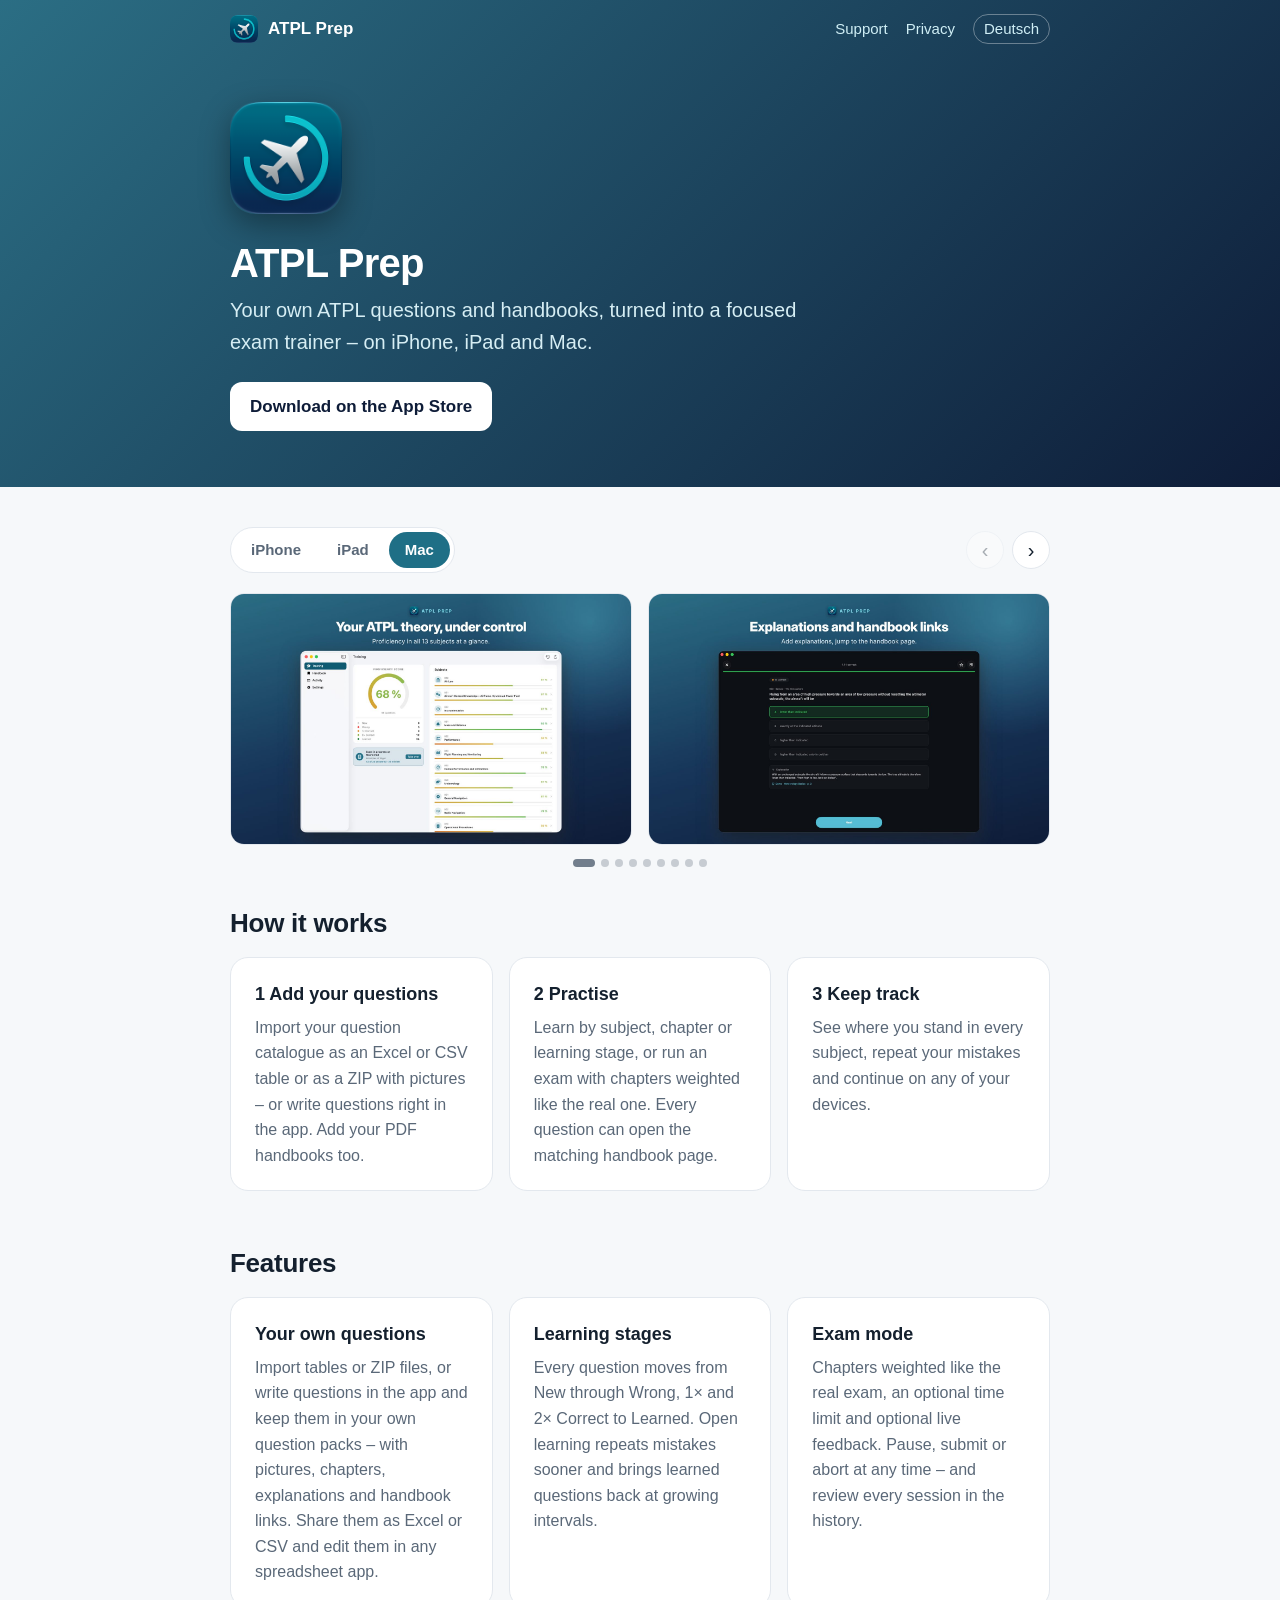
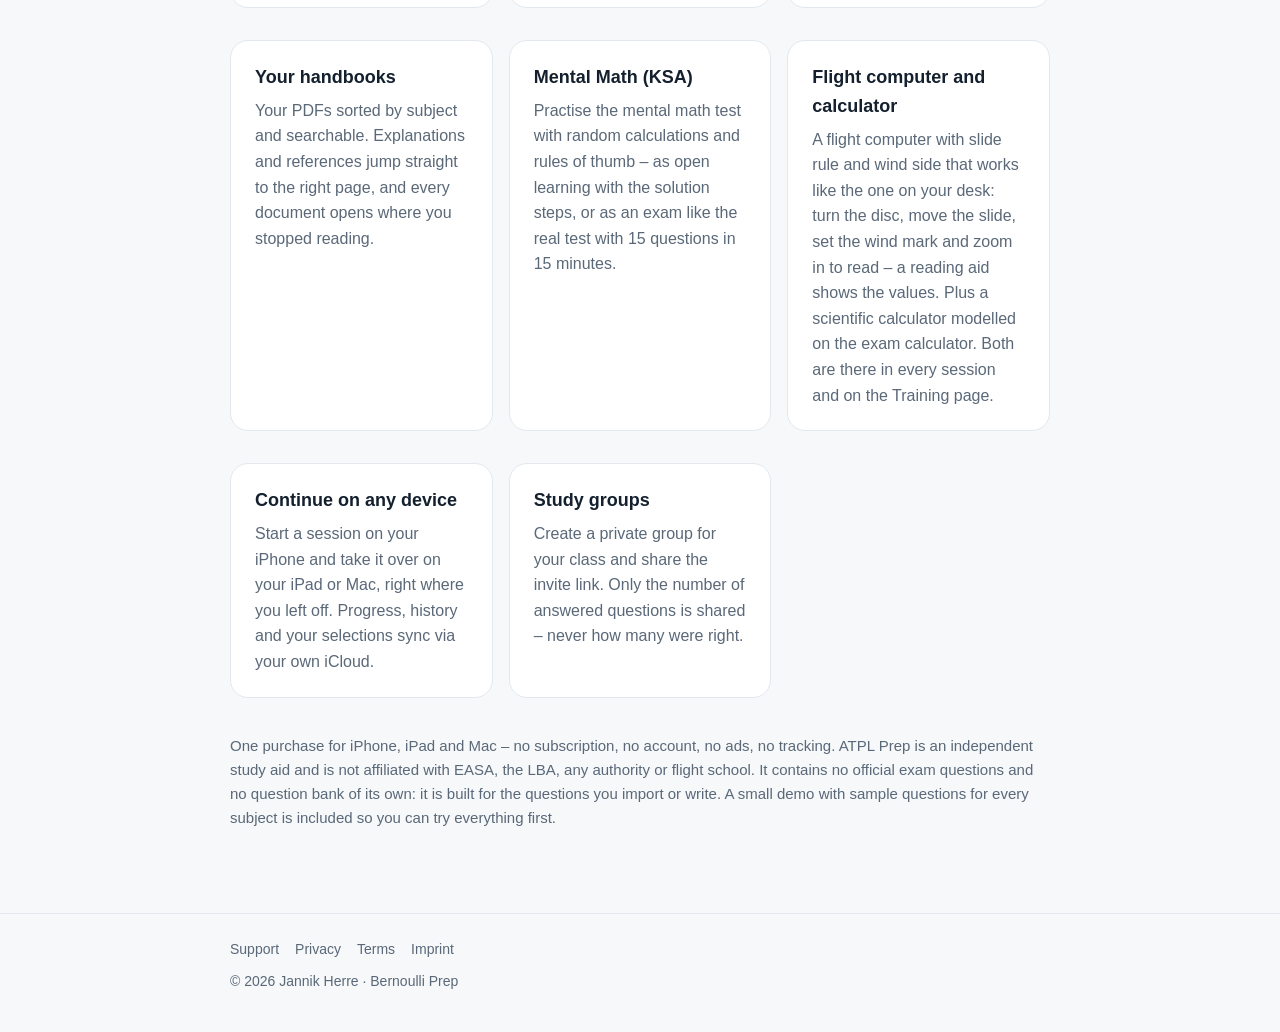
==== commit 76adf0a3: "ATPL Prep: neue Bildreihenfolge, Drehmeier-Text" ====
--- a/atpl-prep/index.html
+++ b/atpl-prep/index.html
@@ -13,7 +13,7 @@
 <body>
 <header class="top"><div class="wrap"><nav><a class="brand" href="index.html"><img src="../assets/icon-180.png" alt="">ATPL Prep</a><a href="support.html">Support</a><a href="privacy.html">Privacy</a><a class="lang" href="de.html" hreflang="de">Deutsch</a></nav><section class="hero"><img class="icon" src="../assets/icon-512.png" alt=""><h1>ATPL Prep</h1><p>Your own ATPL questions and handbooks, turned into a focused exam trainer – on iPhone, iPad and Mac.</p><a class="btn" href="https://apps.apple.com/app/atpl-prep/id6823700817">Download on the App Store</a></section></div></header>
 <main><div class="wrap">
-<div class="gallery"><div class="gbar"><div class="seg" role="tablist" aria-label="Screenshots"><button type="button" role="tab" data-d="iphone" aria-selected="true">iPhone</button><button type="button" role="tab" data-d="ipad" aria-selected="false">iPad</button><button type="button" role="tab" data-d="mac" aria-selected="false">Mac</button></div><div class="arrows"><button type="button" class="prev" aria-label="Previous">‹</button><button type="button" class="next" aria-label="Next">›</button></div></div><div class="shots" data-d="iphone"><img src="../assets/v11-iphone-01-training.jpg" width="600" height="1304" alt="Your ATPL theory, under control" loading="lazy"><img src="../assets/v11-iphone-02-guide.jpg" width="600" height="1304" alt="Bring your own questions" loading="lazy"><img src="../assets/v11-iphone-03-question.jpg" width="600" height="1304" alt="Explanations and handbook links" loading="lazy"><img src="../assets/v11-iphone-04-handbook.jpg" width="600" height="1304" alt="From question to handbook in one tap" loading="lazy"><img src="../assets/v11-iphone-05-subject.jpg" width="600" height="1304" alt="Practise exactly what you need" loading="lazy"><img src="../assets/v11-iphone-06-handoff.jpg" width="600" height="1304" alt="Continue on any device" loading="lazy"><img src="../assets/v11-iphone-07-group.jpg" width="600" height="1304" alt="Learn together with your class" loading="lazy"><img src="../assets/v11-iphone-08-light-dark.jpg" width="600" height="1304" alt="Light or dark – your choice" loading="lazy"></div><div class="shots" data-d="ipad" hidden><img src="../assets/v11-ipad-01-training.jpg" width="1227" height="920" alt="Your ATPL theory, under control" loading="lazy"><img src="../assets/v11-ipad-02-guide.jpg" width="1227" height="920" alt="Bring your own questions" loading="lazy"><img src="../assets/v11-ipad-03-question.jpg" width="1227" height="920" alt="Explanations and handbook links" loading="lazy"><img src="../assets/v11-ipad-04-handbook.jpg" width="1227" height="920" alt="From question to handbook in one tap" loading="lazy"><img src="../assets/v11-ipad-05-subject.jpg" width="1227" height="920" alt="Practise exactly what you need" loading="lazy"><img src="../assets/v11-ipad-06-handoff.jpg" width="1227" height="920" alt="Continue on any device" loading="lazy"><img src="../assets/v11-ipad-07-group.jpg" width="1227" height="920" alt="Learn together with your class" loading="lazy"><img src="../assets/v11-ipad-08-light-dark.jpg" width="1227" height="920" alt="Light or dark – your choice" loading="lazy"></div><div class="shots" data-d="mac" hidden><img src="../assets/v11-mac-01-training.jpg" width="1472" height="920" alt="Your ATPL theory, under control" loading="lazy"><img src="../assets/v11-mac-02-guide.jpg" width="1472" height="920" alt="Bring your own questions" loading="lazy"><img src="../assets/v11-mac-03-question.jpg" width="1472" height="920" alt="Explanations and handbook links" loading="lazy"><img src="../assets/v11-mac-04-handbook.jpg" width="1472" height="920" alt="From question to handbook in one tap" loading="lazy"><img src="../assets/v11-mac-05-subject.jpg" width="1472" height="920" alt="Practise exactly what you need" loading="lazy"><img src="../assets/v11-mac-06-handoff.jpg" width="1472" height="920" alt="Continue on any device" loading="lazy"><img src="../assets/v11-mac-07-group.jpg" width="1472" height="920" alt="Learn together with your class" loading="lazy"><img src="../assets/v11-mac-08-light-dark.jpg" width="1472" height="920" alt="Light or dark – your choice" loading="lazy"></div></div><script>(function(){var g=document.querySelector('.gallery');if(!g)return;var prev=g.querySelector('.prev'),next=g.querySelector('.next'),dots=document.createElement('div');dots.className='dots';g.appendChild(dots);function cur(){return g.querySelector('.shots:not([hidden])')}function pos(s){var im=s.querySelectorAll('img'),f=im[0].offsetLeft,m=s.scrollWidth-s.clientWidth,r=[];for(var i=0;i<im.length;i++){var p=Math.min(im[i].offsetLeft-f,m);if(!r.length||p-r[r.length-1]>4)r.push(p)}return r}function at(s,p){var l=s.scrollLeft,a=0;p.forEach(function(x,i){if(Math.abs(x-l)<Math.abs(p[a]-l))a=i});return a}function upd(){var s=cur();if(!s)return;var p=pos(s),a=at(s,p),l=s.scrollLeft;Array.prototype.forEach.call(dots.children,function(b,i){b.setAttribute('aria-current',i===a)});if(prev){prev.disabled=l<4;next.disabled=l+s.clientWidth>=s.scrollWidth-4;prev.parentNode.style.visibility=p.length<2?'hidden':''}}function build(){var s=cur();if(!s)return;var p=pos(s);dots.innerHTML='';dots.style.visibility=p.length<2?'hidden':'';if(p.length>1)p.forEach(function(x,i){var b=document.createElement('button');b.type='button';b.setAttribute('aria-label',(i+1)+' / '+p.length);b.onclick=function(){s.scrollTo({left:x,behavior:'smooth'})};dots.appendChild(b)});upd()}function show(d){g.querySelectorAll('[role=tab]').forEach(function(b){b.setAttribute('aria-selected',b.dataset.d===d)});g.querySelectorAll('.shots').forEach(function(s){s.hidden=s.dataset.d!==d;if(!s.hidden)s.scrollLeft=0});build()}g.querySelectorAll('[role=tab]').forEach(function(b){b.onclick=function(){show(b.dataset.d)}});g.querySelectorAll('.shots').forEach(function(s){s.addEventListener('scroll',upd,{passive:true})});function step(dir){var s=cur(),p=pos(s),a=Math.max(0,Math.min(p.length-1,at(s,p)+dir));s.scrollTo({left:p[a],behavior:'smooth'})}if(prev){prev.onclick=function(){step(-1)};next.onclick=function(){step(1)}}window.addEventListener('resize',build);g.querySelectorAll('img').forEach(function(i){i.addEventListener('load',build)});window.addEventListener('load',build);var de=document.documentElement.lang=='de',lb=document.createElement('div');lb.className='lb';lb.hidden=true;lb.setAttribute('role','dialog');lb.setAttribute('aria-modal','true');lb.innerHTML='<div class=lb-track></div><button type=button class=lb-x aria-label='+(de?'Schließen':'Close')+'>×</button><button type=button class=lb-p aria-label='+(de?'Zurück':'Previous')+'>‹</button><button type=button class=lb-f aria-label='+(de?'Weiter':'Next')+'>›</button><div class=lb-c></div>';document.body.appendChild(lb);var tr=lb.querySelector('.lb-track'),lc=lb.querySelector('.lb-c'),lp=lb.querySelector('.lb-p'),lf=lb.querySelector('.lb-f');function li(){return Math.round(tr.scrollLeft/tr.clientWidth)}function lu(){var n=tr.children.length,i=li();lc.textContent=(i+1)+' / '+n;lp.disabled=i<1;lf.disabled=i>=n-1}function lopen(s,k){tr.innerHTML='';s.querySelectorAll('img').forEach(function(im){var d=document.createElement('div'),c=document.createElement('img');c.src=im.currentSrc||im.src;c.alt='';d.appendChild(c);tr.appendChild(d)});lb.hidden=false;document.documentElement.style.overflow='hidden';tr.scrollLeft=k*tr.clientWidth;lu();lb.querySelector('.lb-x').focus()}function lclose(){lb.hidden=true;document.documentElement.style.overflow=''}function lgo(d){tr.scrollTo({left:(li()+d)*tr.clientWidth,behavior:'smooth'})}tr.addEventListener('scroll',lu,{passive:true});lb.querySelector('.lb-x').onclick=lclose;lp.onclick=function(){lgo(-1)};lf.onclick=function(){lgo(1)};tr.addEventListener('click',function(e){if(e.target.tagName!=='IMG')lclose()});document.addEventListener('keydown',function(e){if(lb.hidden)return;if(e.key==='Escape')lclose();else if(e.key==='ArrowLeft')lgo(-1);else if(e.key==='ArrowRight')lgo(1)});g.querySelectorAll('.shots').forEach(function(s){s.querySelectorAll('img').forEach(function(im,k){im.addEventListener('click',function(){lopen(s,k)})})});var ua=navigator.userAgent,d='mac';if(/iPhone|iPod|Android.*Mobile/.test(ua))d='iphone';else if(/iPad|Android/.test(ua)||(/Macintosh/.test(ua)&&navigator.maxTouchPoints>1))d='ipad';show(d)})();</script><h2>How it works</h2><div class="grid"><div class="card"><h3>1  Add your questions</h3><p>Import your question catalogue as an Excel or CSV table or as a ZIP with pictures – or write questions right in the app. Add your PDF handbooks too.</p></div><div class="card"><h3>2  Practise</h3><p>Learn by subject, chapter or learning stage, or run an exam with chapters weighted like the real one. Every question can open the matching handbook page.</p></div><div class="card"><h3>3  Keep track</h3><p>See where you stand in every subject, repeat your mistakes and continue on any of your devices.</p></div></div><h2>Features</h2><div class="grid"><div class="card"><h3>Your own questions</h3><p>Import tables or ZIP files, or write questions in the app and keep them in your own question packs – with pictures, chapters, explanations and handbook links. Share them as Excel or CSV and edit them in any spreadsheet app.</p></div><div class="card"><h3>Learning stages</h3><p>Every question moves from New through Wrong, 1× and 2× Correct to Learned. Open learning repeats mistakes sooner and brings learned questions back at growing intervals.</p></div><div class="card"><h3>Exam mode</h3><p>Chapters weighted like the real exam, an optional time limit and optional live feedback. Pause, submit or abort at any time – and review every session in the history.</p></div><div class="card"><h3>Your handbooks</h3><p>Your PDFs sorted by subject and searchable. Explanations and references jump straight to the right page, and every document opens where you stopped reading.</p></div><div class="card"><h3>Mental Math (KSA)</h3><p>Practise the mental math test with random calculations and rules of thumb – as open learning with the solution steps, or as an exam like the real test with 15 questions in 15 minutes.</p></div><div class="card"><h3>Calculator and flight computer</h3><p>A scientific calculator modelled on the exam calculator and a flight computer with slide rule and wind side – in every session and on the Training page. Zoom in to read, and a reading aid shows the values.</p></div><div class="card"><h3>Continue on any device</h3><p>Start a session on your iPhone and take it over on your iPad or Mac, right where you left off. Progress, history and your selections sync via your own iCloud.</p></div><div class="card"><h3>Study groups</h3><p>Create a private group for your class and share the invite link. Only the number of answered questions is shared – never how many were right.</p></div></div><p style="color:var(--muted);font-size:15px;margin-top:20px">One purchase for iPhone, iPad and Mac – no subscription, no account, no ads, no tracking. ATPL Prep is an independent study aid and is not affiliated with EASA, the LBA, any authority or flight school. It contains no official exam questions and no question bank of its own: it is built for the questions you import or write. A small demo with sample questions for every subject is included so you can try everything first.</p>
+<div class="gallery"><div class="gbar"><div class="seg" role="tablist" aria-label="Screenshots"><button type="button" role="tab" data-d="iphone" aria-selected="true">iPhone</button><button type="button" role="tab" data-d="ipad" aria-selected="false">iPad</button><button type="button" role="tab" data-d="mac" aria-selected="false">Mac</button></div><div class="arrows"><button type="button" class="prev" aria-label="Previous">‹</button><button type="button" class="next" aria-label="Next">›</button></div></div><div class="shots" data-d="iphone"><img src="../assets/v11-iphone-01-training.jpg" width="600" height="1304" alt="Your ATPL theory, under control" loading="lazy"><img src="../assets/v11-iphone-03-question.jpg" width="600" height="1304" alt="Explanations and handbook links" loading="lazy"><img src="../assets/v11-iphone-04-handbook.jpg" width="600" height="1304" alt="From question to handbook in one tap" loading="lazy"><img src="../assets/v12-iphone-09-navigator.jpg" width="600" height="1304" alt="Flight computer built in" loading="lazy"><img src="../assets/v12-iphone-10-calculator.jpg" width="600" height="1304" alt="Slide rule for speed, time and fuel" loading="lazy"><img src="../assets/v11-iphone-05-subject.jpg" width="600" height="1304" alt="Practise exactly what you need" loading="lazy"><img src="../assets/v11-iphone-02-guide.jpg" width="600" height="1304" alt="Bring your own questions" loading="lazy"><img src="../assets/v11-iphone-06-handoff.jpg" width="600" height="1304" alt="Continue on any device" loading="lazy"><img src="../assets/v11-iphone-07-group.jpg" width="600" height="1304" alt="Learn together with your class" loading="lazy"><img src="../assets/v11-iphone-08-light-dark.jpg" width="600" height="1304" alt="Light or dark – your choice" loading="lazy"></div><div class="shots" data-d="ipad" hidden><img src="../assets/v11-ipad-01-training.jpg" width="1227" height="920" alt="Your ATPL theory, under control" loading="lazy"><img src="../assets/v11-ipad-03-question.jpg" width="1227" height="920" alt="Explanations and handbook links" loading="lazy"><img src="../assets/v11-ipad-04-handbook.jpg" width="1227" height="920" alt="From question to handbook in one tap" loading="lazy"><img src="../assets/v12-ipad-09-navigator.jpg" width="1227" height="920" alt="Flight computer built in" loading="lazy"><img src="../assets/v12-ipad-10-calculator.jpg" width="1227" height="920" alt="Slide rule for speed, time and fuel" loading="lazy"><img src="../assets/v11-ipad-05-subject.jpg" width="1227" height="920" alt="Practise exactly what you need" loading="lazy"><img src="../assets/v11-ipad-02-guide.jpg" width="1227" height="920" alt="Bring your own questions" loading="lazy"><img src="../assets/v11-ipad-06-handoff.jpg" width="1227" height="920" alt="Continue on any device" loading="lazy"><img src="../assets/v11-ipad-07-group.jpg" width="1227" height="920" alt="Learn together with your class" loading="lazy"><img src="../assets/v11-ipad-08-light-dark.jpg" width="1227" height="920" alt="Light or dark – your choice" loading="lazy"></div><div class="shots" data-d="mac" hidden><img src="../assets/v11-mac-01-training.jpg" width="1472" height="920" alt="Your ATPL theory, under control" loading="lazy"><img src="../assets/v11-mac-03-question.jpg" width="1472" height="920" alt="Explanations and handbook links" loading="lazy"><img src="../assets/v11-mac-04-handbook.jpg" width="1472" height="920" alt="From question to handbook in one tap" loading="lazy"><img src="../assets/v12-mac-09-navigator.jpg" width="1472" height="920" alt="Flight computer built in" loading="lazy"><img src="../assets/v12-mac-10-calculator.jpg" width="1472" height="920" alt="Slide rule for speed, time and fuel" loading="lazy"><img src="../assets/v11-mac-05-subject.jpg" width="1472" height="920" alt="Practise exactly what you need" loading="lazy"><img src="../assets/v11-mac-02-guide.jpg" width="1472" height="920" alt="Bring your own questions" loading="lazy"><img src="../assets/v11-mac-06-handoff.jpg" width="1472" height="920" alt="Continue on any device" loading="lazy"><img src="../assets/v11-mac-07-group.jpg" width="1472" height="920" alt="Learn together with your class" loading="lazy"><img src="../assets/v11-mac-08-light-dark.jpg" width="1472" height="920" alt="Light or dark – your choice" loading="lazy"></div></div><script>(function(){var g=document.querySelector('.gallery');if(!g)return;var prev=g.querySelector('.prev'),next=g.querySelector('.next'),dots=document.createElement('div');dots.className='dots';g.appendChild(dots);function cur(){return g.querySelector('.shots:not([hidden])')}function pos(s){var im=s.querySelectorAll('img'),f=im[0].offsetLeft,m=s.scrollWidth-s.clientWidth,r=[];for(var i=0;i<im.length;i++){var p=Math.min(im[i].offsetLeft-f,m);if(!r.length||p-r[r.length-1]>4)r.push(p)}return r}function at(s,p){var l=s.scrollLeft,a=0;p.forEach(function(x,i){if(Math.abs(x-l)<Math.abs(p[a]-l))a=i});return a}function upd(){var s=cur();if(!s)return;var p=pos(s),a=at(s,p),l=s.scrollLeft;Array.prototype.forEach.call(dots.children,function(b,i){b.setAttribute('aria-current',i===a)});if(prev){prev.disabled=l<4;next.disabled=l+s.clientWidth>=s.scrollWidth-4;prev.parentNode.style.visibility=p.length<2?'hidden':''}}function build(){var s=cur();if(!s)return;var p=pos(s);dots.innerHTML='';dots.style.visibility=p.length<2?'hidden':'';if(p.length>1)p.forEach(function(x,i){var b=document.createElement('button');b.type='button';b.setAttribute('aria-label',(i+1)+' / '+p.length);b.onclick=function(){s.scrollTo({left:x,behavior:'smooth'})};dots.appendChild(b)});upd()}function show(d){g.querySelectorAll('[role=tab]').forEach(function(b){b.setAttribute('aria-selected',b.dataset.d===d)});g.querySelectorAll('.shots').forEach(function(s){s.hidden=s.dataset.d!==d;if(!s.hidden)s.scrollLeft=0});build()}g.querySelectorAll('[role=tab]').forEach(function(b){b.onclick=function(){show(b.dataset.d)}});g.querySelectorAll('.shots').forEach(function(s){s.addEventListener('scroll',upd,{passive:true})});function step(dir){var s=cur(),p=pos(s),a=Math.max(0,Math.min(p.length-1,at(s,p)+dir));s.scrollTo({left:p[a],behavior:'smooth'})}if(prev){prev.onclick=function(){step(-1)};next.onclick=function(){step(1)}}window.addEventListener('resize',build);g.querySelectorAll('img').forEach(function(i){i.addEventListener('load',build)});window.addEventListener('load',build);var de=document.documentElement.lang=='de',lb=document.createElement('div');lb.className='lb';lb.hidden=true;lb.setAttribute('role','dialog');lb.setAttribute('aria-modal','true');lb.innerHTML='<div class=lb-track></div><button type=button class=lb-x aria-label='+(de?'Schließen':'Close')+'>×</button><button type=button class=lb-p aria-label='+(de?'Zurück':'Previous')+'>‹</button><button type=button class=lb-f aria-label='+(de?'Weiter':'Next')+'>›</button><div class=lb-c></div>';document.body.appendChild(lb);var tr=lb.querySelector('.lb-track'),lc=lb.querySelector('.lb-c'),lp=lb.querySelector('.lb-p'),lf=lb.querySelector('.lb-f');function li(){return Math.round(tr.scrollLeft/tr.clientWidth)}function lu(){var n=tr.children.length,i=li();lc.textContent=(i+1)+' / '+n;lp.disabled=i<1;lf.disabled=i>=n-1}function lopen(s,k){tr.innerHTML='';s.querySelectorAll('img').forEach(function(im){var d=document.createElement('div'),c=document.createElement('img');c.src=im.currentSrc||im.src;c.alt='';d.appendChild(c);tr.appendChild(d)});lb.hidden=false;document.documentElement.style.overflow='hidden';tr.scrollLeft=k*tr.clientWidth;lu();lb.querySelector('.lb-x').focus()}function lclose(){lb.hidden=true;document.documentElement.style.overflow=''}function lgo(d){tr.scrollTo({left:(li()+d)*tr.clientWidth,behavior:'smooth'})}tr.addEventListener('scroll',lu,{passive:true});lb.querySelector('.lb-x').onclick=lclose;lp.onclick=function(){lgo(-1)};lf.onclick=function(){lgo(1)};tr.addEventListener('click',function(e){if(e.target.tagName!=='IMG')lclose()});document.addEventListener('keydown',function(e){if(lb.hidden)return;if(e.key==='Escape')lclose();else if(e.key==='ArrowLeft')lgo(-1);else if(e.key==='ArrowRight')lgo(1)});g.querySelectorAll('.shots').forEach(function(s){s.querySelectorAll('img').forEach(function(im,k){im.addEventListener('click',function(){lopen(s,k)})})});var ua=navigator.userAgent,d='mac';if(/iPhone|iPod|Android.*Mobile/.test(ua))d='iphone';else if(/iPad|Android/.test(ua)||(/Macintosh/.test(ua)&&navigator.maxTouchPoints>1))d='ipad';show(d)})();</script><h2>How it works</h2><div class="grid"><div class="card"><h3>1  Add your questions</h3><p>Import your question catalogue as an Excel or CSV table or as a ZIP with pictures – or write questions right in the app. Add your PDF handbooks too.</p></div><div class="card"><h3>2  Practise</h3><p>Learn by subject, chapter or learning stage, or run an exam with chapters weighted like the real one. Every question can open the matching handbook page.</p></div><div class="card"><h3>3  Keep track</h3><p>See where you stand in every subject, repeat your mistakes and continue on any of your devices.</p></div></div><h2>Features</h2><div class="grid"><div class="card"><h3>Your own questions</h3><p>Import tables or ZIP files, or write questions in the app and keep them in your own question packs – with pictures, chapters, explanations and handbook links. Share them as Excel or CSV and edit them in any spreadsheet app.</p></div><div class="card"><h3>Learning stages</h3><p>Every question moves from New through Wrong, 1× and 2× Correct to Learned. Open learning repeats mistakes sooner and brings learned questions back at growing intervals.</p></div><div class="card"><h3>Exam mode</h3><p>Chapters weighted like the real exam, an optional time limit and optional live feedback. Pause, submit or abort at any time – and review every session in the history.</p></div><div class="card"><h3>Your handbooks</h3><p>Your PDFs sorted by subject and searchable. Explanations and references jump straight to the right page, and every document opens where you stopped reading.</p></div><div class="card"><h3>Mental Math (KSA)</h3><p>Practise the mental math test with random calculations and rules of thumb – as open learning with the solution steps, or as an exam like the real test with 15 questions in 15 minutes.</p></div><div class="card"><h3>Flight computer and calculator</h3><p>A flight computer with slide rule and wind side that works like the one on your desk: turn the disc, move the slide, set the wind mark and zoom in to read – a reading aid shows the values. Plus a scientific calculator modelled on the exam calculator. Both are there in every session and on the Training page.</p></div><div class="card"><h3>Continue on any device</h3><p>Start a session on your iPhone and take it over on your iPad or Mac, right where you left off. Progress, history and your selections sync via your own iCloud.</p></div><div class="card"><h3>Study groups</h3><p>Create a private group for your class and share the invite link. Only the number of answered questions is shared – never how many were right.</p></div></div><p style="color:var(--muted);font-size:15px;margin-top:20px">One purchase for iPhone, iPad and Mac – no subscription, no account, no ads, no tracking. ATPL Prep is an independent study aid and is not affiliated with EASA, the LBA, any authority or flight school. It contains no official exam questions and no question bank of its own: it is built for the questions you import or write. A small demo with sample questions for every subject is included so you can try everything first.</p>
 </div></main>
 <footer><div class="wrap"><div class="links"><a href="support.html">Support</a><a href="privacy.html">Privacy</a><a href="terms.html">Terms</a><a href="../imprint.html">Imprint</a></div><div style="margin-top:10px">© 2026 Jannik Herre · <a href="../index.html">Bernoulli Prep</a></div></div></footer>
 </body>
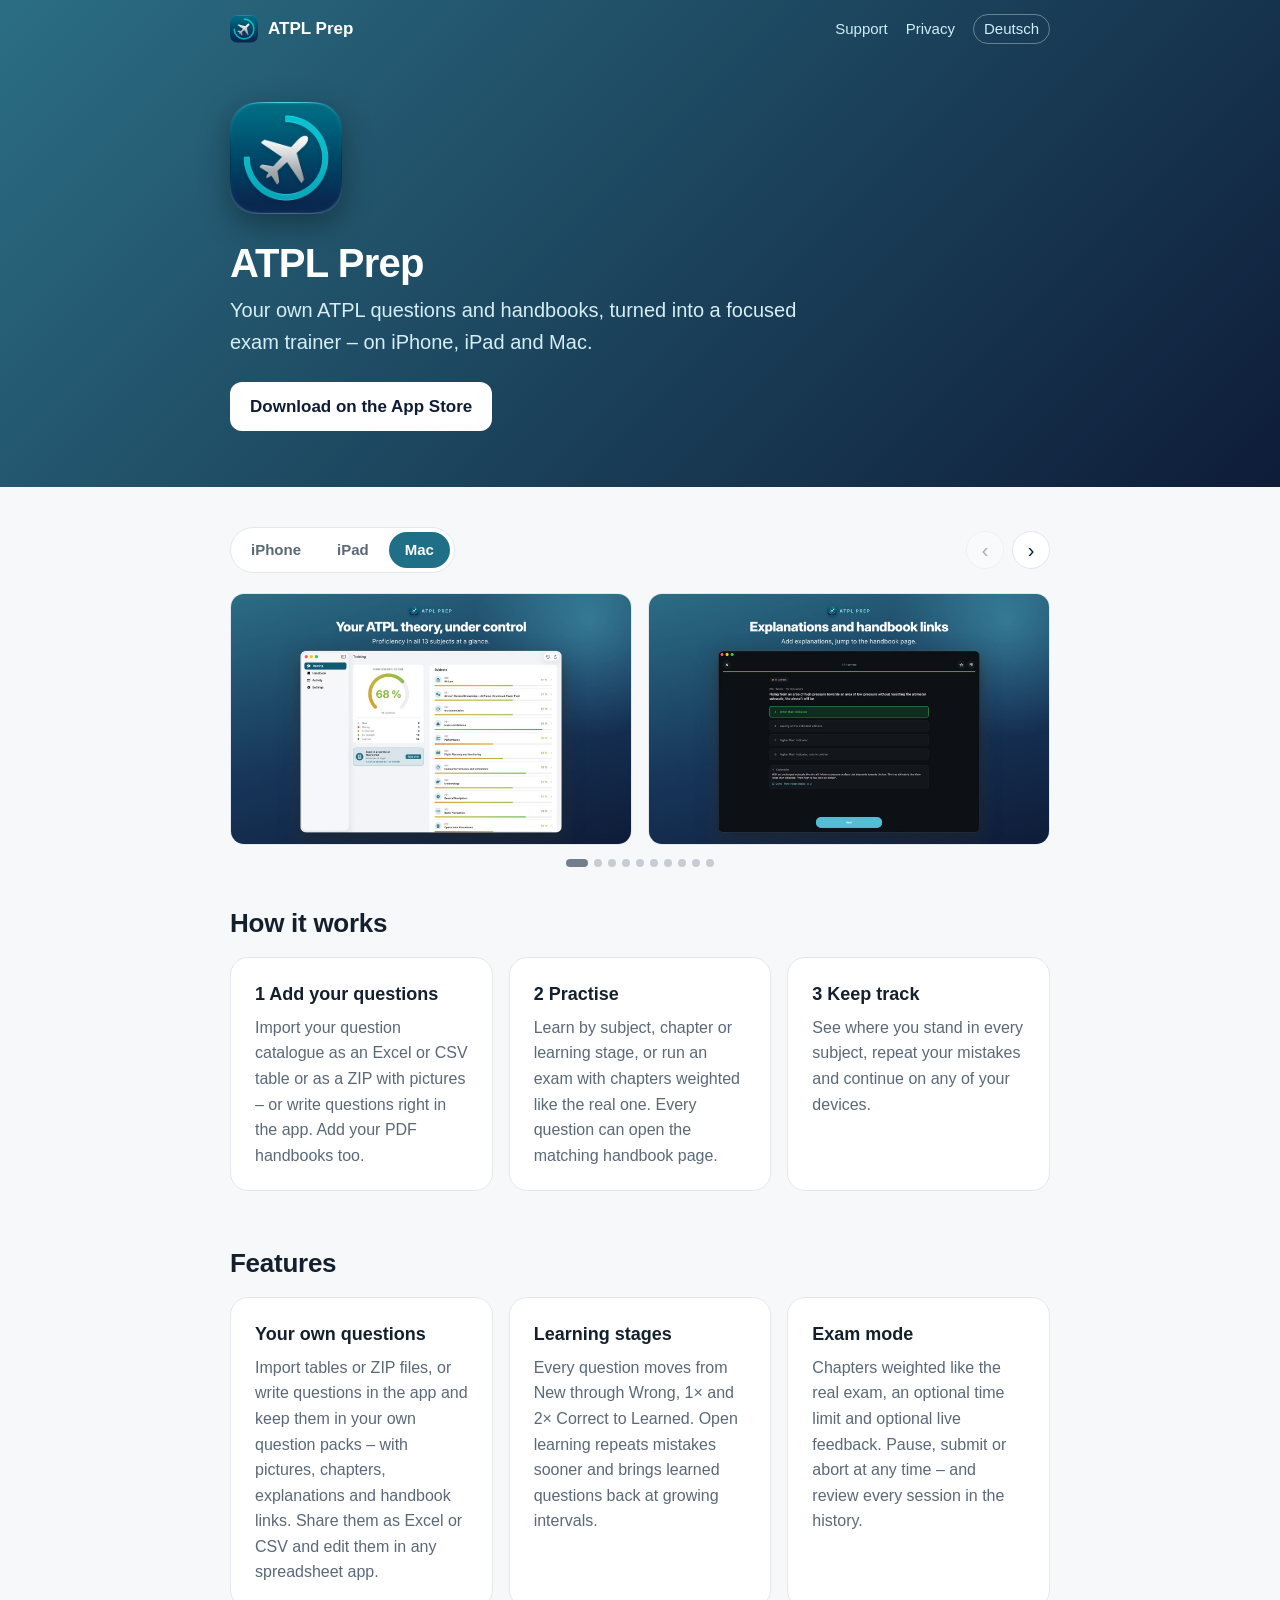
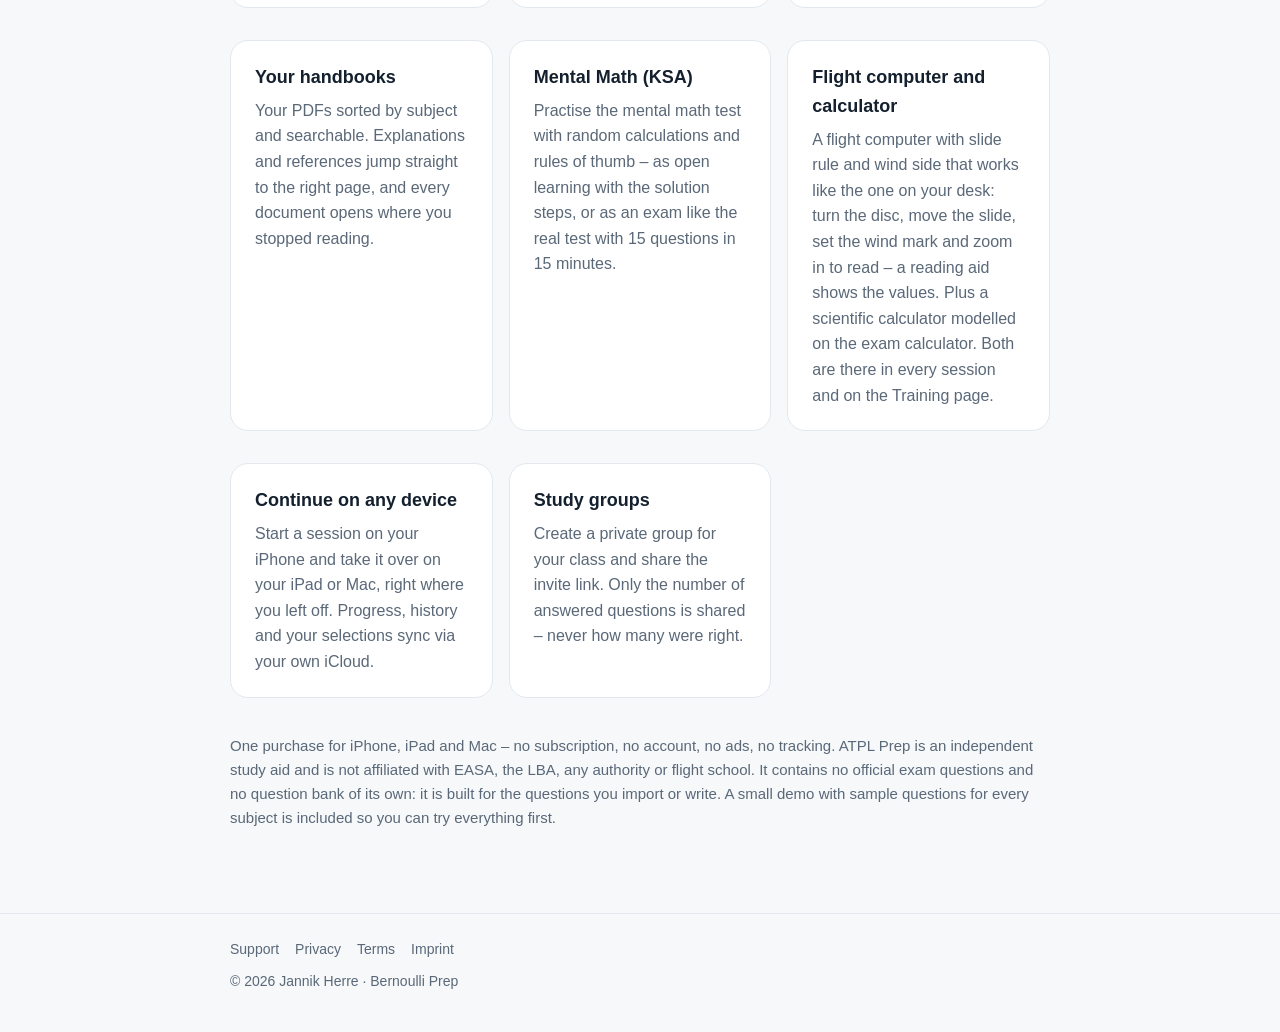
==== commit a4a7e042: "ATPL Prep: Taschenrechner-Bild in der Galerie" ====
--- a/atpl-prep/index.html
+++ b/atpl-prep/index.html
@@ -13,7 +13,7 @@
 <body>
 <header class="top"><div class="wrap"><nav><a class="brand" href="index.html"><img src="../assets/icon-180.png" alt="">ATPL Prep</a><a href="support.html">Support</a><a href="privacy.html">Privacy</a><a class="lang" href="de.html" hreflang="de">Deutsch</a></nav><section class="hero"><img class="icon" src="../assets/icon-512.png" alt=""><h1>ATPL Prep</h1><p>Your own ATPL questions and handbooks, turned into a focused exam trainer – on iPhone, iPad and Mac.</p><a class="btn" href="https://apps.apple.com/app/atpl-prep/id6823700817">Download on the App Store</a></section></div></header>
 <main><div class="wrap">
-<div class="gallery"><div class="gbar"><div class="seg" role="tablist" aria-label="Screenshots"><button type="button" role="tab" data-d="iphone" aria-selected="true">iPhone</button><button type="button" role="tab" data-d="ipad" aria-selected="false">iPad</button><button type="button" role="tab" data-d="mac" aria-selected="false">Mac</button></div><div class="arrows"><button type="button" class="prev" aria-label="Previous">‹</button><button type="button" class="next" aria-label="Next">›</button></div></div><div class="shots" data-d="iphone"><img src="../assets/v11-iphone-01-training.jpg" width="600" height="1304" alt="Your ATPL theory, under control" loading="lazy"><img src="../assets/v11-iphone-03-question.jpg" width="600" height="1304" alt="Explanations and handbook links" loading="lazy"><img src="../assets/v11-iphone-04-handbook.jpg" width="600" height="1304" alt="From question to handbook in one tap" loading="lazy"><img src="../assets/v12-iphone-09-navigator.jpg" width="600" height="1304" alt="Flight computer built in" loading="lazy"><img src="../assets/v12-iphone-10-calculator.jpg" width="600" height="1304" alt="Slide rule for speed, time and fuel" loading="lazy"><img src="../assets/v11-iphone-05-subject.jpg" width="600" height="1304" alt="Practise exactly what you need" loading="lazy"><img src="../assets/v11-iphone-02-guide.jpg" width="600" height="1304" alt="Bring your own questions" loading="lazy"><img src="../assets/v11-iphone-06-handoff.jpg" width="600" height="1304" alt="Continue on any device" loading="lazy"><img src="../assets/v11-iphone-07-group.jpg" width="600" height="1304" alt="Learn together with your class" loading="lazy"><img src="../assets/v11-iphone-08-light-dark.jpg" width="600" height="1304" alt="Light or dark – your choice" loading="lazy"></div><div class="shots" data-d="ipad" hidden><img src="../assets/v11-ipad-01-training.jpg" width="1227" height="920" alt="Your ATPL theory, under control" loading="lazy"><img src="../assets/v11-ipad-03-question.jpg" width="1227" height="920" alt="Explanations and handbook links" loading="lazy"><img src="../assets/v11-ipad-04-handbook.jpg" width="1227" height="920" alt="From question to handbook in one tap" loading="lazy"><img src="../assets/v12-ipad-09-navigator.jpg" width="1227" height="920" alt="Flight computer built in" loading="lazy"><img src="../assets/v12-ipad-10-calculator.jpg" width="1227" height="920" alt="Slide rule for speed, time and fuel" loading="lazy"><img src="../assets/v11-ipad-05-subject.jpg" width="1227" height="920" alt="Practise exactly what you need" loading="lazy"><img src="../assets/v11-ipad-02-guide.jpg" width="1227" height="920" alt="Bring your own questions" loading="lazy"><img src="../assets/v11-ipad-06-handoff.jpg" width="1227" height="920" alt="Continue on any device" loading="lazy"><img src="../assets/v11-ipad-07-group.jpg" width="1227" height="920" alt="Learn together with your class" loading="lazy"><img src="../assets/v11-ipad-08-light-dark.jpg" width="1227" height="920" alt="Light or dark – your choice" loading="lazy"></div><div class="shots" data-d="mac" hidden><img src="../assets/v11-mac-01-training.jpg" width="1472" height="920" alt="Your ATPL theory, under control" loading="lazy"><img src="../assets/v11-mac-03-question.jpg" width="1472" height="920" alt="Explanations and handbook links" loading="lazy"><img src="../assets/v11-mac-04-handbook.jpg" width="1472" height="920" alt="From question to handbook in one tap" loading="lazy"><img src="../assets/v12-mac-09-navigator.jpg" width="1472" height="920" alt="Flight computer built in" loading="lazy"><img src="../assets/v12-mac-10-calculator.jpg" width="1472" height="920" alt="Slide rule for speed, time and fuel" loading="lazy"><img src="../assets/v11-mac-05-subject.jpg" width="1472" height="920" alt="Practise exactly what you need" loading="lazy"><img src="../assets/v11-mac-02-guide.jpg" width="1472" height="920" alt="Bring your own questions" loading="lazy"><img src="../assets/v11-mac-06-handoff.jpg" width="1472" height="920" alt="Continue on any device" loading="lazy"><img src="../assets/v11-mac-07-group.jpg" width="1472" height="920" alt="Learn together with your class" loading="lazy"><img src="../assets/v11-mac-08-light-dark.jpg" width="1472" height="920" alt="Light or dark – your choice" loading="lazy"></div></div><script>(function(){var g=document.querySelector('.gallery');if(!g)return;var prev=g.querySelector('.prev'),next=g.querySelector('.next'),dots=document.createElement('div');dots.className='dots';g.appendChild(dots);function cur(){return g.querySelector('.shots:not([hidden])')}function pos(s){var im=s.querySelectorAll('img'),f=im[0].offsetLeft,m=s.scrollWidth-s.clientWidth,r=[];for(var i=0;i<im.length;i++){var p=Math.min(im[i].offsetLeft-f,m);if(!r.length||p-r[r.length-1]>4)r.push(p)}return r}function at(s,p){var l=s.scrollLeft,a=0;p.forEach(function(x,i){if(Math.abs(x-l)<Math.abs(p[a]-l))a=i});return a}function upd(){var s=cur();if(!s)return;var p=pos(s),a=at(s,p),l=s.scrollLeft;Array.prototype.forEach.call(dots.children,function(b,i){b.setAttribute('aria-current',i===a)});if(prev){prev.disabled=l<4;next.disabled=l+s.clientWidth>=s.scrollWidth-4;prev.parentNode.style.visibility=p.length<2?'hidden':''}}function build(){var s=cur();if(!s)return;var p=pos(s);dots.innerHTML='';dots.style.visibility=p.length<2?'hidden':'';if(p.length>1)p.forEach(function(x,i){var b=document.createElement('button');b.type='button';b.setAttribute('aria-label',(i+1)+' / '+p.length);b.onclick=function(){s.scrollTo({left:x,behavior:'smooth'})};dots.appendChild(b)});upd()}function show(d){g.querySelectorAll('[role=tab]').forEach(function(b){b.setAttribute('aria-selected',b.dataset.d===d)});g.querySelectorAll('.shots').forEach(function(s){s.hidden=s.dataset.d!==d;if(!s.hidden)s.scrollLeft=0});build()}g.querySelectorAll('[role=tab]').forEach(function(b){b.onclick=function(){show(b.dataset.d)}});g.querySelectorAll('.shots').forEach(function(s){s.addEventListener('scroll',upd,{passive:true})});function step(dir){var s=cur(),p=pos(s),a=Math.max(0,Math.min(p.length-1,at(s,p)+dir));s.scrollTo({left:p[a],behavior:'smooth'})}if(prev){prev.onclick=function(){step(-1)};next.onclick=function(){step(1)}}window.addEventListener('resize',build);g.querySelectorAll('img').forEach(function(i){i.addEventListener('load',build)});window.addEventListener('load',build);var de=document.documentElement.lang=='de',lb=document.createElement('div');lb.className='lb';lb.hidden=true;lb.setAttribute('role','dialog');lb.setAttribute('aria-modal','true');lb.innerHTML='<div class=lb-track></div><button type=button class=lb-x aria-label='+(de?'Schließen':'Close')+'>×</button><button type=button class=lb-p aria-label='+(de?'Zurück':'Previous')+'>‹</button><button type=button class=lb-f aria-label='+(de?'Weiter':'Next')+'>›</button><div class=lb-c></div>';document.body.appendChild(lb);var tr=lb.querySelector('.lb-track'),lc=lb.querySelector('.lb-c'),lp=lb.querySelector('.lb-p'),lf=lb.querySelector('.lb-f');function li(){return Math.round(tr.scrollLeft/tr.clientWidth)}function lu(){var n=tr.children.length,i=li();lc.textContent=(i+1)+' / '+n;lp.disabled=i<1;lf.disabled=i>=n-1}function lopen(s,k){tr.innerHTML='';s.querySelectorAll('img').forEach(function(im){var d=document.createElement('div'),c=document.createElement('img');c.src=im.currentSrc||im.src;c.alt='';d.appendChild(c);tr.appendChild(d)});lb.hidden=false;document.documentElement.style.overflow='hidden';tr.scrollLeft=k*tr.clientWidth;lu();lb.querySelector('.lb-x').focus()}function lclose(){lb.hidden=true;document.documentElement.style.overflow=''}function lgo(d){tr.scrollTo({left:(li()+d)*tr.clientWidth,behavior:'smooth'})}tr.addEventListener('scroll',lu,{passive:true});lb.querySelector('.lb-x').onclick=lclose;lp.onclick=function(){lgo(-1)};lf.onclick=function(){lgo(1)};tr.addEventListener('click',function(e){if(e.target.tagName!=='IMG')lclose()});document.addEventListener('keydown',function(e){if(lb.hidden)return;if(e.key==='Escape')lclose();else if(e.key==='ArrowLeft')lgo(-1);else if(e.key==='ArrowRight')lgo(1)});g.querySelectorAll('.shots').forEach(function(s){s.querySelectorAll('img').forEach(function(im,k){im.addEventListener('click',function(){lopen(s,k)})})});var ua=navigator.userAgent,d='mac';if(/iPhone|iPod|Android.*Mobile/.test(ua))d='iphone';else if(/iPad|Android/.test(ua)||(/Macintosh/.test(ua)&&navigator.maxTouchPoints>1))d='ipad';show(d)})();</script><h2>How it works</h2><div class="grid"><div class="card"><h3>1  Add your questions</h3><p>Import your question catalogue as an Excel or CSV table or as a ZIP with pictures – or write questions right in the app. Add your PDF handbooks too.</p></div><div class="card"><h3>2  Practise</h3><p>Learn by subject, chapter or learning stage, or run an exam with chapters weighted like the real one. Every question can open the matching handbook page.</p></div><div class="card"><h3>3  Keep track</h3><p>See where you stand in every subject, repeat your mistakes and continue on any of your devices.</p></div></div><h2>Features</h2><div class="grid"><div class="card"><h3>Your own questions</h3><p>Import tables or ZIP files, or write questions in the app and keep them in your own question packs – with pictures, chapters, explanations and handbook links. Share them as Excel or CSV and edit them in any spreadsheet app.</p></div><div class="card"><h3>Learning stages</h3><p>Every question moves from New through Wrong, 1× and 2× Correct to Learned. Open learning repeats mistakes sooner and brings learned questions back at growing intervals.</p></div><div class="card"><h3>Exam mode</h3><p>Chapters weighted like the real exam, an optional time limit and optional live feedback. Pause, submit or abort at any time – and review every session in the history.</p></div><div class="card"><h3>Your handbooks</h3><p>Your PDFs sorted by subject and searchable. Explanations and references jump straight to the right page, and every document opens where you stopped reading.</p></div><div class="card"><h3>Mental Math (KSA)</h3><p>Practise the mental math test with random calculations and rules of thumb – as open learning with the solution steps, or as an exam like the real test with 15 questions in 15 minutes.</p></div><div class="card"><h3>Flight computer and calculator</h3><p>A flight computer with slide rule and wind side that works like the one on your desk: turn the disc, move the slide, set the wind mark and zoom in to read – a reading aid shows the values. Plus a scientific calculator modelled on the exam calculator. Both are there in every session and on the Training page.</p></div><div class="card"><h3>Continue on any device</h3><p>Start a session on your iPhone and take it over on your iPad or Mac, right where you left off. Progress, history and your selections sync via your own iCloud.</p></div><div class="card"><h3>Study groups</h3><p>Create a private group for your class and share the invite link. Only the number of answered questions is shared – never how many were right.</p></div></div><p style="color:var(--muted);font-size:15px;margin-top:20px">One purchase for iPhone, iPad and Mac – no subscription, no account, no ads, no tracking. ATPL Prep is an independent study aid and is not affiliated with EASA, the LBA, any authority or flight school. It contains no official exam questions and no question bank of its own: it is built for the questions you import or write. A small demo with sample questions for every subject is included so you can try everything first.</p>
+<div class="gallery"><div class="gbar"><div class="seg" role="tablist" aria-label="Screenshots"><button type="button" role="tab" data-d="iphone" aria-selected="true">iPhone</button><button type="button" role="tab" data-d="ipad" aria-selected="false">iPad</button><button type="button" role="tab" data-d="mac" aria-selected="false">Mac</button></div><div class="arrows"><button type="button" class="prev" aria-label="Previous">‹</button><button type="button" class="next" aria-label="Next">›</button></div></div><div class="shots" data-d="iphone"><img src="../assets/v11-iphone-01-training.jpg" width="600" height="1304" alt="Your ATPL theory, under control" loading="lazy"><img src="../assets/v11-iphone-03-question.jpg" width="600" height="1304" alt="Explanations and handbook links" loading="lazy"><img src="../assets/v11-iphone-04-handbook.jpg" width="600" height="1304" alt="From question to handbook in one tap" loading="lazy"><img src="../assets/v12-iphone-09-navigator.jpg" width="600" height="1304" alt="Flight computer built in" loading="lazy"><img src="../assets/v12-iphone-10-calculator.jpg" width="600" height="1304" alt="Slide rule for speed, time and fuel" loading="lazy"><img src="../assets/v12-iphone-11-pocket-calculator.jpg" width="600" height="1304" alt="Your exam calculator, always at hand" loading="lazy"><img src="../assets/v11-iphone-05-subject.jpg" width="600" height="1304" alt="Practise exactly what you need" loading="lazy"><img src="../assets/v11-iphone-02-guide.jpg" width="600" height="1304" alt="Bring your own questions" loading="lazy"><img src="../assets/v11-iphone-06-handoff.jpg" width="600" height="1304" alt="Continue on any device" loading="lazy"><img src="../assets/v11-iphone-07-group.jpg" width="600" height="1304" alt="Learn together with your class" loading="lazy"><img src="../assets/v11-iphone-08-light-dark.jpg" width="600" height="1304" alt="Light or dark – your choice" loading="lazy"></div><div class="shots" data-d="ipad" hidden><img src="../assets/v11-ipad-01-training.jpg" width="1227" height="920" alt="Your ATPL theory, under control" loading="lazy"><img src="../assets/v11-ipad-03-question.jpg" width="1227" height="920" alt="Explanations and handbook links" loading="lazy"><img src="../assets/v11-ipad-04-handbook.jpg" width="1227" height="920" alt="From question to handbook in one tap" loading="lazy"><img src="../assets/v12-ipad-09-navigator.jpg" width="1227" height="920" alt="Flight computer built in" loading="lazy"><img src="../assets/v12-ipad-10-calculator.jpg" width="1227" height="920" alt="Slide rule for speed, time and fuel" loading="lazy"><img src="../assets/v12-ipad-11-pocket-calculator.jpg" width="1227" height="920" alt="Your exam calculator, always at hand" loading="lazy"><img src="../assets/v11-ipad-05-subject.jpg" width="1227" height="920" alt="Practise exactly what you need" loading="lazy"><img src="../assets/v11-ipad-02-guide.jpg" width="1227" height="920" alt="Bring your own questions" loading="lazy"><img src="../assets/v11-ipad-06-handoff.jpg" width="1227" height="920" alt="Continue on any device" loading="lazy"><img src="../assets/v11-ipad-07-group.jpg" width="1227" height="920" alt="Learn together with your class" loading="lazy"><img src="../assets/v11-ipad-08-light-dark.jpg" width="1227" height="920" alt="Light or dark – your choice" loading="lazy"></div><div class="shots" data-d="mac" hidden><img src="../assets/v11-mac-01-training.jpg" width="1472" height="920" alt="Your ATPL theory, under control" loading="lazy"><img src="../assets/v11-mac-03-question.jpg" width="1472" height="920" alt="Explanations and handbook links" loading="lazy"><img src="../assets/v11-mac-04-handbook.jpg" width="1472" height="920" alt="From question to handbook in one tap" loading="lazy"><img src="../assets/v12-mac-09-navigator.jpg" width="1472" height="920" alt="Flight computer built in" loading="lazy"><img src="../assets/v12-mac-10-calculator.jpg" width="1472" height="920" alt="Slide rule for speed, time and fuel" loading="lazy"><img src="../assets/v12-mac-11-pocket-calculator.jpg" width="1472" height="920" alt="Your exam calculator, always at hand" loading="lazy"><img src="../assets/v11-mac-05-subject.jpg" width="1472" height="920" alt="Practise exactly what you need" loading="lazy"><img src="../assets/v11-mac-02-guide.jpg" width="1472" height="920" alt="Bring your own questions" loading="lazy"><img src="../assets/v11-mac-06-handoff.jpg" width="1472" height="920" alt="Continue on any device" loading="lazy"><img src="../assets/v11-mac-07-group.jpg" width="1472" height="920" alt="Learn together with your class" loading="lazy"><img src="../assets/v11-mac-08-light-dark.jpg" width="1472" height="920" alt="Light or dark – your choice" loading="lazy"></div></div><script>(function(){var g=document.querySelector('.gallery');if(!g)return;var prev=g.querySelector('.prev'),next=g.querySelector('.next'),dots=document.createElement('div');dots.className='dots';g.appendChild(dots);function cur(){return g.querySelector('.shots:not([hidden])')}function pos(s){var im=s.querySelectorAll('img'),f=im[0].offsetLeft,m=s.scrollWidth-s.clientWidth,r=[];for(var i=0;i<im.length;i++){var p=Math.min(im[i].offsetLeft-f,m);if(!r.length||p-r[r.length-1]>4)r.push(p)}return r}function at(s,p){var l=s.scrollLeft,a=0;p.forEach(function(x,i){if(Math.abs(x-l)<Math.abs(p[a]-l))a=i});return a}function upd(){var s=cur();if(!s)return;var p=pos(s),a=at(s,p),l=s.scrollLeft;Array.prototype.forEach.call(dots.children,function(b,i){b.setAttribute('aria-current',i===a)});if(prev){prev.disabled=l<4;next.disabled=l+s.clientWidth>=s.scrollWidth-4;prev.parentNode.style.visibility=p.length<2?'hidden':''}}function build(){var s=cur();if(!s)return;var p=pos(s);dots.innerHTML='';dots.style.visibility=p.length<2?'hidden':'';if(p.length>1)p.forEach(function(x,i){var b=document.createElement('button');b.type='button';b.setAttribute('aria-label',(i+1)+' / '+p.length);b.onclick=function(){s.scrollTo({left:x,behavior:'smooth'})};dots.appendChild(b)});upd()}function show(d){g.querySelectorAll('[role=tab]').forEach(function(b){b.setAttribute('aria-selected',b.dataset.d===d)});g.querySelectorAll('.shots').forEach(function(s){s.hidden=s.dataset.d!==d;if(!s.hidden)s.scrollLeft=0});build()}g.querySelectorAll('[role=tab]').forEach(function(b){b.onclick=function(){show(b.dataset.d)}});g.querySelectorAll('.shots').forEach(function(s){s.addEventListener('scroll',upd,{passive:true})});function step(dir){var s=cur(),p=pos(s),a=Math.max(0,Math.min(p.length-1,at(s,p)+dir));s.scrollTo({left:p[a],behavior:'smooth'})}if(prev){prev.onclick=function(){step(-1)};next.onclick=function(){step(1)}}window.addEventListener('resize',build);g.querySelectorAll('img').forEach(function(i){i.addEventListener('load',build)});window.addEventListener('load',build);var de=document.documentElement.lang=='de',lb=document.createElement('div');lb.className='lb';lb.hidden=true;lb.setAttribute('role','dialog');lb.setAttribute('aria-modal','true');lb.innerHTML='<div class=lb-track></div><button type=button class=lb-x aria-label='+(de?'Schließen':'Close')+'>×</button><button type=button class=lb-p aria-label='+(de?'Zurück':'Previous')+'>‹</button><button type=button class=lb-f aria-label='+(de?'Weiter':'Next')+'>›</button><div class=lb-c></div>';document.body.appendChild(lb);var tr=lb.querySelector('.lb-track'),lc=lb.querySelector('.lb-c'),lp=lb.querySelector('.lb-p'),lf=lb.querySelector('.lb-f');function li(){return Math.round(tr.scrollLeft/tr.clientWidth)}function lu(){var n=tr.children.length,i=li();lc.textContent=(i+1)+' / '+n;lp.disabled=i<1;lf.disabled=i>=n-1}function lopen(s,k){tr.innerHTML='';s.querySelectorAll('img').forEach(function(im){var d=document.createElement('div'),c=document.createElement('img');c.src=im.currentSrc||im.src;c.alt='';d.appendChild(c);tr.appendChild(d)});lb.hidden=false;document.documentElement.style.overflow='hidden';tr.scrollLeft=k*tr.clientWidth;lu();lb.querySelector('.lb-x').focus()}function lclose(){lb.hidden=true;document.documentElement.style.overflow=''}function lgo(d){tr.scrollTo({left:(li()+d)*tr.clientWidth,behavior:'smooth'})}tr.addEventListener('scroll',lu,{passive:true});lb.querySelector('.lb-x').onclick=lclose;lp.onclick=function(){lgo(-1)};lf.onclick=function(){lgo(1)};tr.addEventListener('click',function(e){if(e.target.tagName!=='IMG')lclose()});document.addEventListener('keydown',function(e){if(lb.hidden)return;if(e.key==='Escape')lclose();else if(e.key==='ArrowLeft')lgo(-1);else if(e.key==='ArrowRight')lgo(1)});g.querySelectorAll('.shots').forEach(function(s){s.querySelectorAll('img').forEach(function(im,k){im.addEventListener('click',function(){lopen(s,k)})})});var ua=navigator.userAgent,d='mac';if(/iPhone|iPod|Android.*Mobile/.test(ua))d='iphone';else if(/iPad|Android/.test(ua)||(/Macintosh/.test(ua)&&navigator.maxTouchPoints>1))d='ipad';show(d)})();</script><h2>How it works</h2><div class="grid"><div class="card"><h3>1  Add your questions</h3><p>Import your question catalogue as an Excel or CSV table or as a ZIP with pictures – or write questions right in the app. Add your PDF handbooks too.</p></div><div class="card"><h3>2  Practise</h3><p>Learn by subject, chapter or learning stage, or run an exam with chapters weighted like the real one. Every question can open the matching handbook page.</p></div><div class="card"><h3>3  Keep track</h3><p>See where you stand in every subject, repeat your mistakes and continue on any of your devices.</p></div></div><h2>Features</h2><div class="grid"><div class="card"><h3>Your own questions</h3><p>Import tables or ZIP files, or write questions in the app and keep them in your own question packs – with pictures, chapters, explanations and handbook links. Share them as Excel or CSV and edit them in any spreadsheet app.</p></div><div class="card"><h3>Learning stages</h3><p>Every question moves from New through Wrong, 1× and 2× Correct to Learned. Open learning repeats mistakes sooner and brings learned questions back at growing intervals.</p></div><div class="card"><h3>Exam mode</h3><p>Chapters weighted like the real exam, an optional time limit and optional live feedback. Pause, submit or abort at any time – and review every session in the history.</p></div><div class="card"><h3>Your handbooks</h3><p>Your PDFs sorted by subject and searchable. Explanations and references jump straight to the right page, and every document opens where you stopped reading.</p></div><div class="card"><h3>Mental Math (KSA)</h3><p>Practise the mental math test with random calculations and rules of thumb – as open learning with the solution steps, or as an exam like the real test with 15 questions in 15 minutes.</p></div><div class="card"><h3>Flight computer and calculator</h3><p>A flight computer with slide rule and wind side that works like the one on your desk: turn the disc, move the slide, set the wind mark and zoom in to read – a reading aid shows the values. Plus a scientific calculator modelled on the exam calculator. Both are there in every session and on the Training page.</p></div><div class="card"><h3>Continue on any device</h3><p>Start a session on your iPhone and take it over on your iPad or Mac, right where you left off. Progress, history and your selections sync via your own iCloud.</p></div><div class="card"><h3>Study groups</h3><p>Create a private group for your class and share the invite link. Only the number of answered questions is shared – never how many were right.</p></div></div><p style="color:var(--muted);font-size:15px;margin-top:20px">One purchase for iPhone, iPad and Mac – no subscription, no account, no ads, no tracking. ATPL Prep is an independent study aid and is not affiliated with EASA, the LBA, any authority or flight school. It contains no official exam questions and no question bank of its own: it is built for the questions you import or write. A small demo with sample questions for every subject is included so you can try everything first.</p>
 </div></main>
 <footer><div class="wrap"><div class="links"><a href="support.html">Support</a><a href="privacy.html">Privacy</a><a href="terms.html">Terms</a><a href="../imprint.html">Imprint</a></div><div style="margin-top:10px">© 2026 Jannik Herre · <a href="../index.html">Bernoulli Prep</a></div></div></footer>
 </body>
